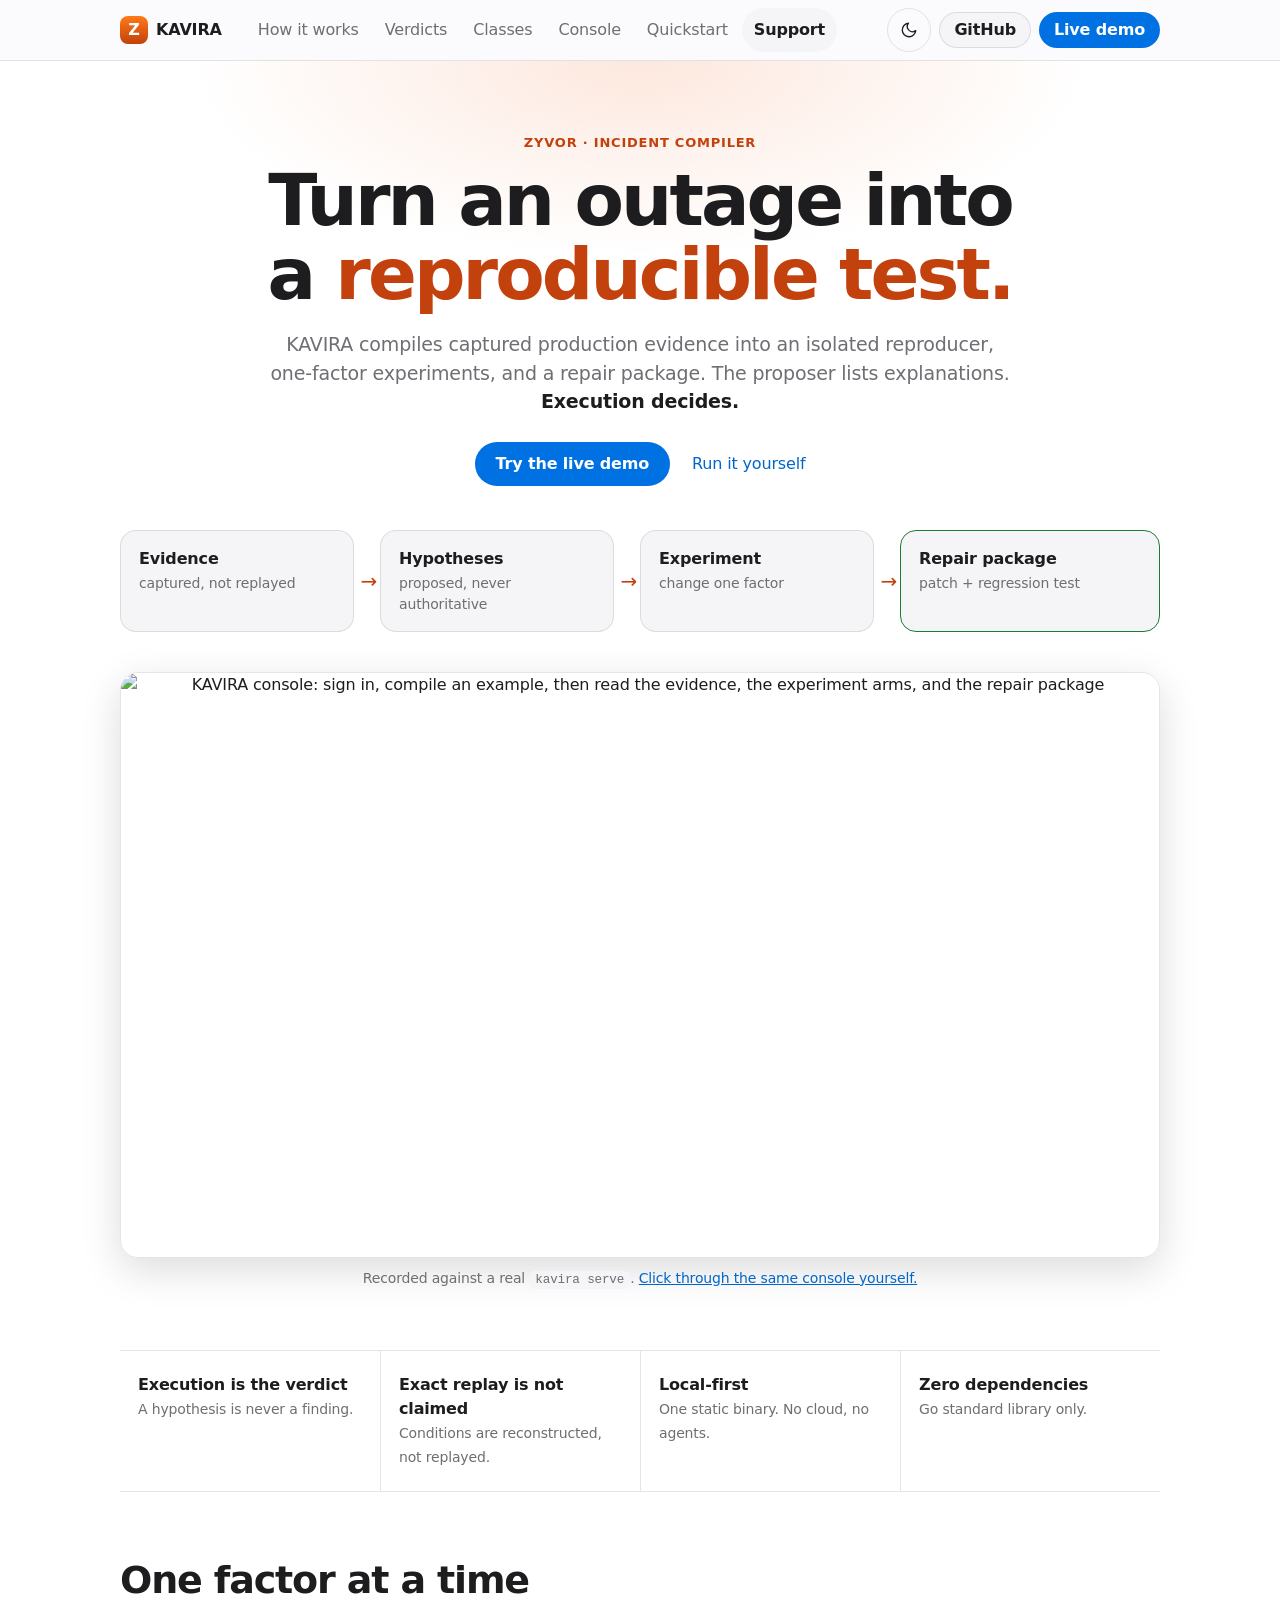
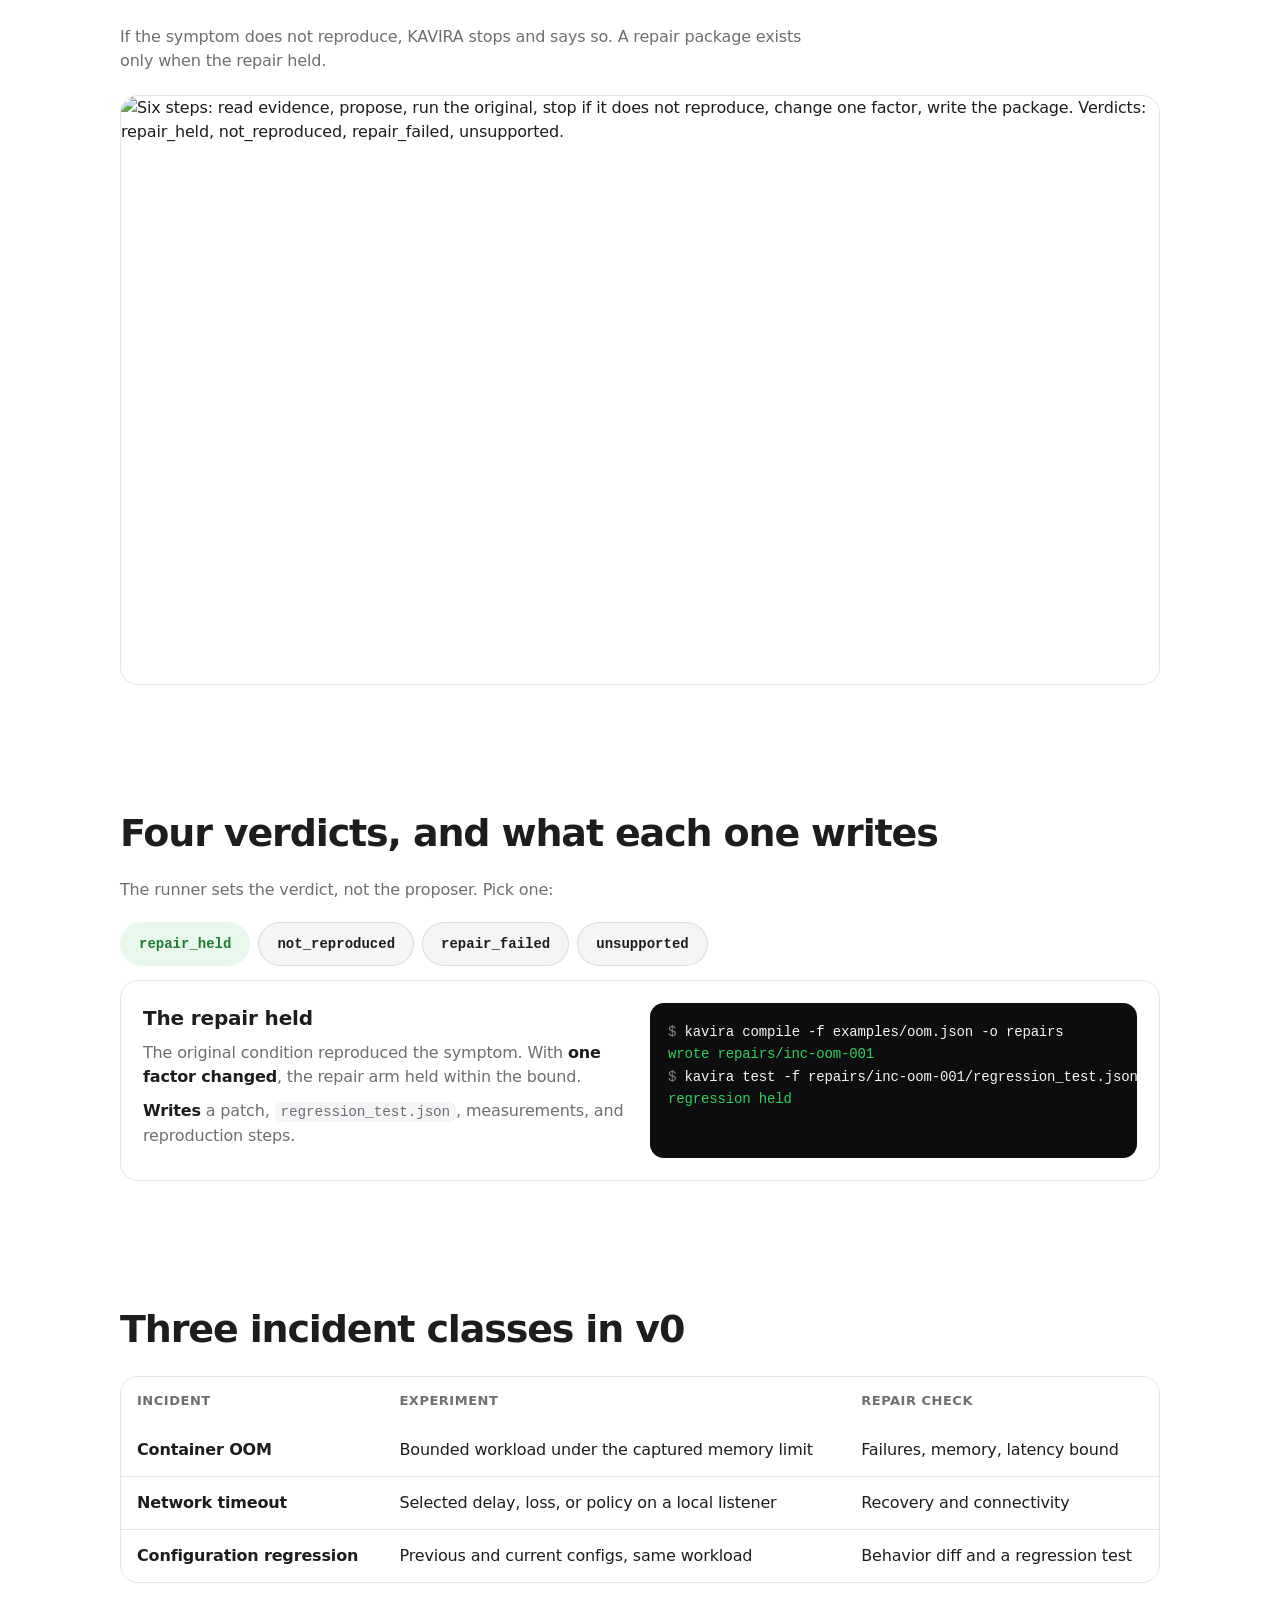
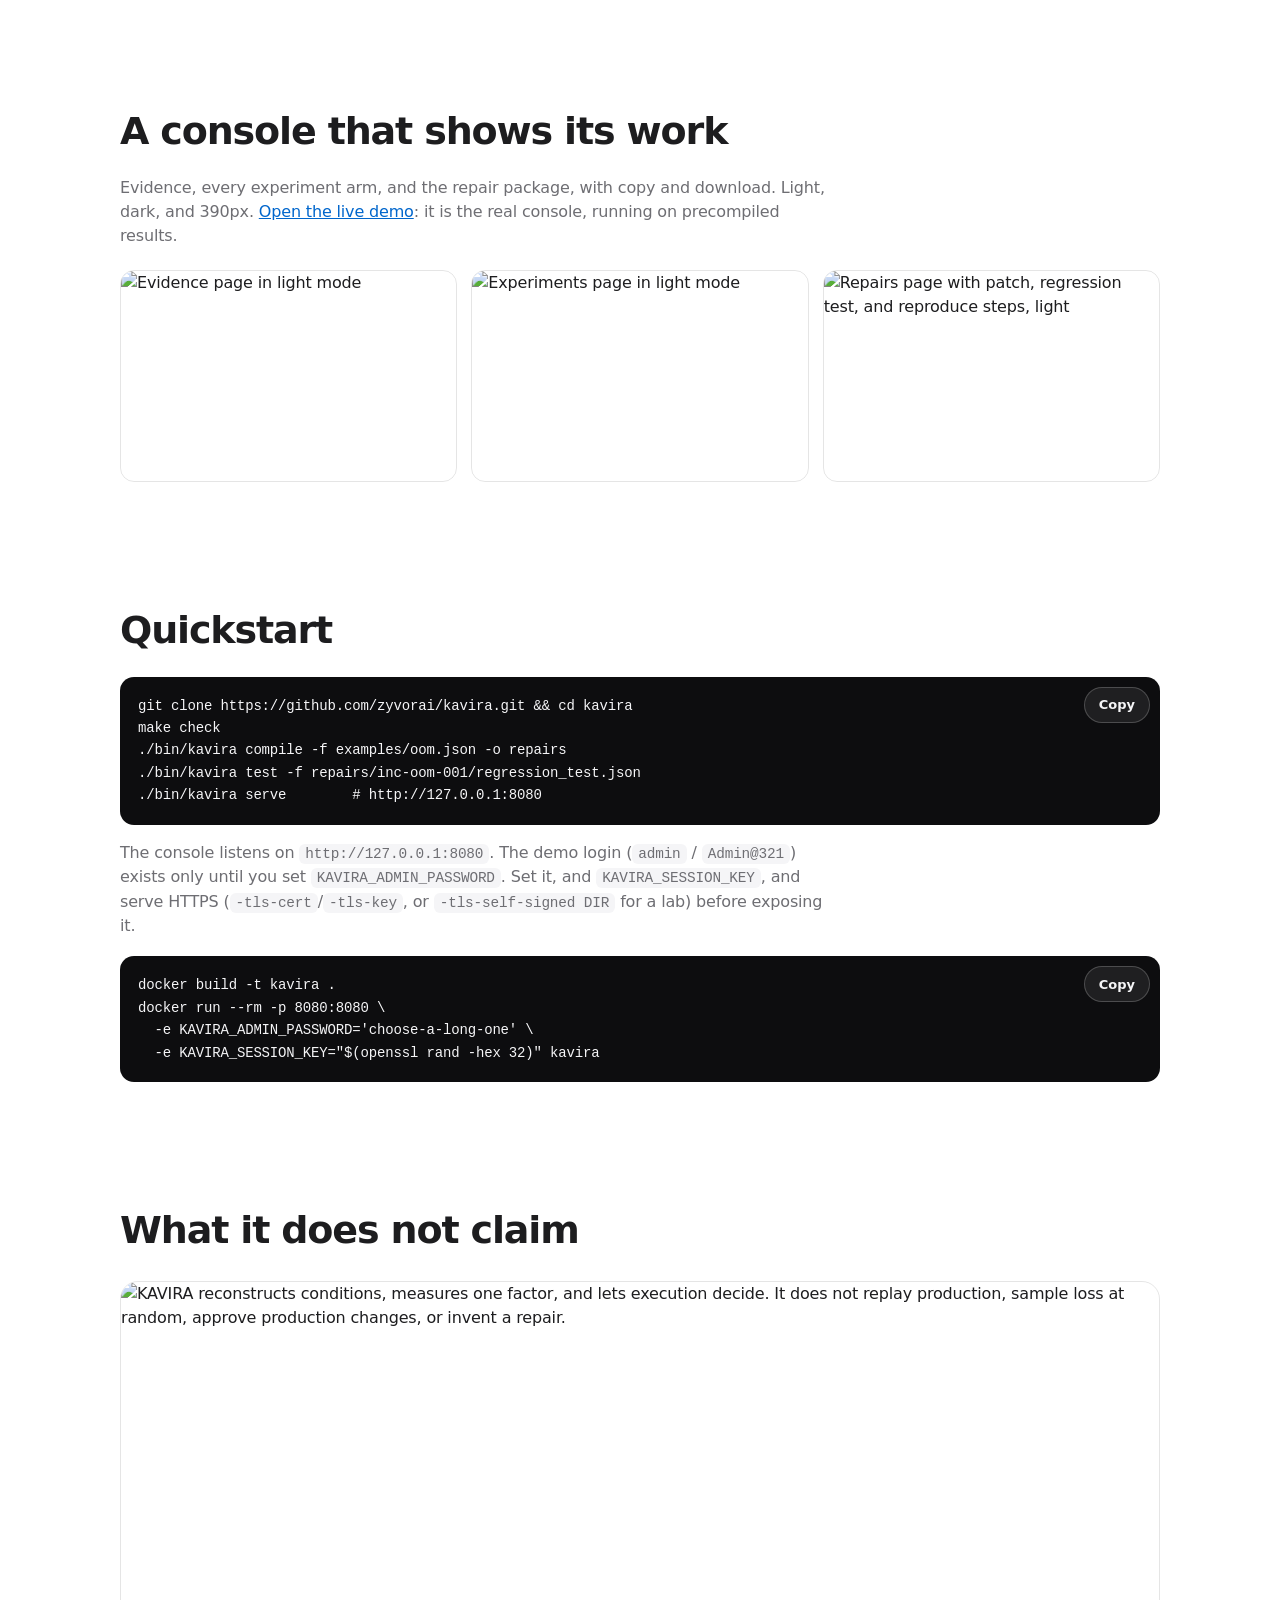
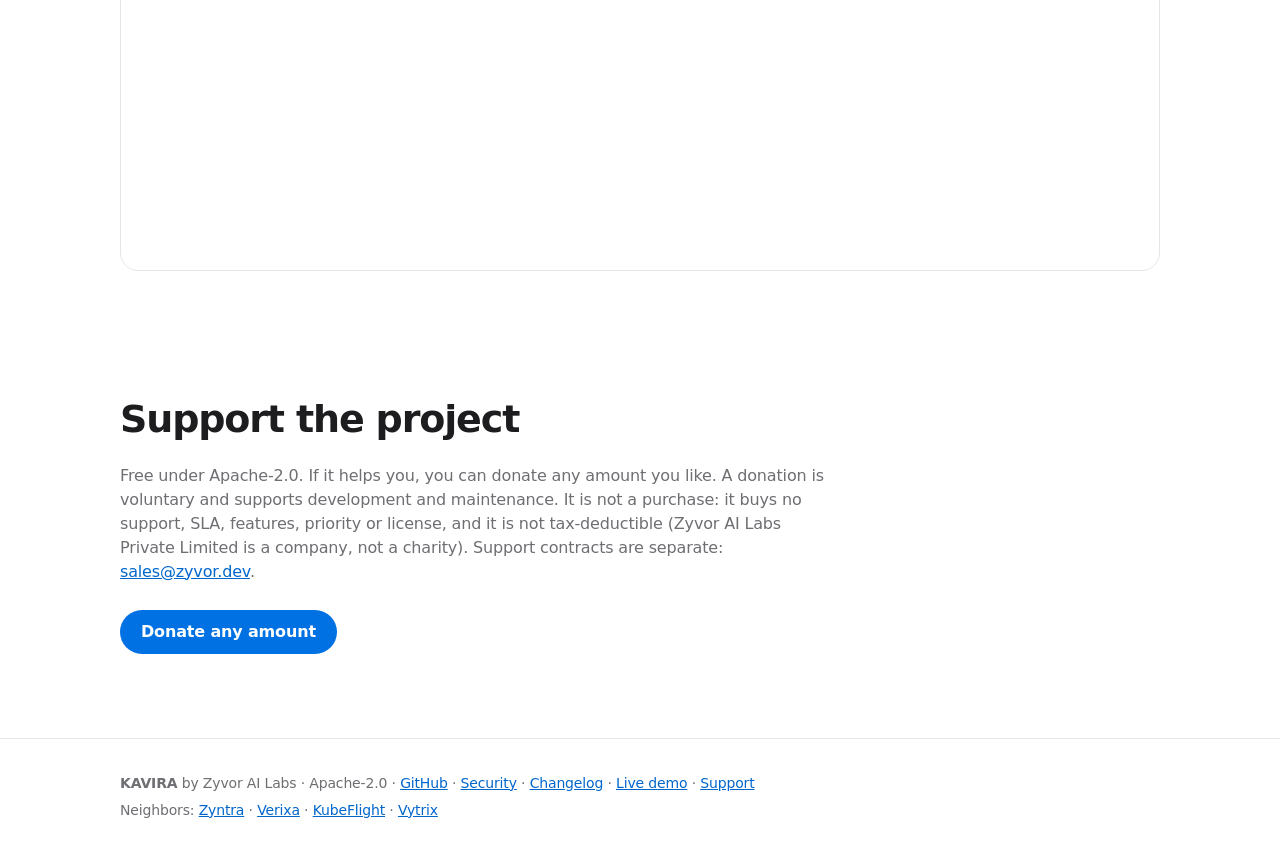
==== site/index.html @ ac160ab5 "Docs: add donation link, README Support section and site Support section Co-Authored-By: Claude Sonn" ====
<!doctype html>
<html lang="en">
<head>
  <meta charset="utf-8" />
  <meta name="viewport" content="width=device-width, initial-scale=1" />
  <meta name="color-scheme" content="light dark" />
  <meta name="theme-color" content="#ffffff" />
  <title>KAVIRA · Turn an outage into a reproducible test</title>
  <meta name="description" content="KAVIRA compiles captured incident evidence into an isolated reproducer, one-factor experiments, and a repair package. Execution is the verdict. Try the live console demo." />
  <link rel="icon" href="favicon.svg" type="image/svg+xml" />
  <link rel="canonical" href="https://zyvorai.github.io/kavira/" />
  <meta property="og:type" content="website" />
  <meta property="og:site_name" content="KAVIRA" />
  <meta property="og:title" content="KAVIRA · Turn an outage into a reproducible test" />
  <meta property="og:description" content="Evidence in. Isolated reproducer, one-factor experiments, and a repair package out. Execution is the verdict." />
  <meta property="og:url" content="https://zyvorai.github.io/kavira/" />
  <meta property="og:image" content="https://zyvorai.github.io/kavira/social/kavira-hero-dark.jpg" />
  <meta property="og:image:width" content="2400" />
  <meta property="og:image:height" content="1260" />
  <meta name="twitter:card" content="summary_large_image" />
  <meta name="twitter:image" content="https://zyvorai.github.io/kavira/social/kavira-hero-dark.jpg" />
  <script src="theme.js"></script>
  <link rel="stylesheet" href="site.css" />
  <script type="application/ld+json">
  {"@context":"https://schema.org","@type":"SoftwareSourceCode","name":"KAVIRA","description":"Compiles captured incident evidence into an isolated reproducer, one-factor experiments, and a repair package.","codeRepository":"https://github.com/zyvorai/kavira","programmingLanguage":"Go","license":"https://www.apache.org/licenses/LICENSE-2.0","url":"https://zyvorai.github.io/kavira/"}
  </script>
</head>
<body>
<a class="skip" href="#main">Skip to content</a>

<header class="bar">
  <a class="brand" href="./" aria-label="KAVIRA home"><span class="mark" aria-hidden="true">Z</span><b>KAVIRA</b></a>
  <nav aria-label="Sections" id="sections">
    <a href="#how">How it works</a><a href="#verdicts">Verdicts</a><a href="#classes">Classes</a><a href="#console">Console</a><a href="#quickstart">Quickstart</a><a href="#support">Support</a>
  </nav>
  <div class="bar-actions">
    <button id="theme" class="icon" type="button" aria-label="Switch to dark mode" aria-pressed="false">
      <svg class="i-moon" viewBox="0 0 24 24" aria-hidden="true"><path d="M21 12.8A9 9 0 1 1 11.2 3a7 7 0 0 0 9.8 9.8z"/></svg>
      <svg class="i-sun" viewBox="0 0 24 24" aria-hidden="true"><circle cx="12" cy="12" r="4"/><path d="M12 2v2M12 20v2M4.9 4.9l1.4 1.4M17.7 17.7l1.4 1.4M2 12h2M20 12h2M4.9 19.1l1.4-1.4M17.7 6.3l1.4-1.4"/></svg>
    </button>
    <a class="btn small" href="https://github.com/zyvorai/kavira">GitHub</a>
    <a class="btn small primary" href="demo/">Live demo</a>
  </div>
</header>

<main id="main">
  <section class="hero">
    <p class="kicker">Zyvor · incident compiler</p>
    <h1>Turn an outage into a <em>reproducible test.</em></h1>
    <p class="lede">KAVIRA compiles captured production evidence into an isolated reproducer, one-factor experiments, and a repair package. The proposer lists explanations. <strong>Execution decides.</strong></p>
    <p class="cta"><a class="btn primary" href="demo/">Try the live demo</a><a class="link" href="#quickstart">Run it yourself</a></p>

    <ol class="pipeline" aria-label="What a compile does">
      <li style="--i:0"><b>Evidence</b><span>captured, not replayed</span></li>
      <li style="--i:1"><b>Hypotheses</b><span>proposed, never authoritative</span></li>
      <li style="--i:2"><b>Experiment</b><span>change one factor</span></li>
      <li style="--i:3" class="out"><b>Repair package</b><span>patch + regression test</span></li>
    </ol>

    <figure class="frame"><img src="ux/kavira-demo.gif" alt="KAVIRA console: sign in, compile an example, then read the evidence, the experiment arms, and the repair package" width="960" height="540" />
      <figcaption>Recorded against a real <code>kavira serve</code>. <a href="demo/">Click through the same console yourself.</a></figcaption></figure>
  </section>

  <section class="band" aria-label="Promises">
    <div><b>Execution is the verdict</b><span>A hypothesis is never a finding.</span></div>
    <div><b>Exact replay is not claimed</b><span>Conditions are reconstructed, not replayed.</span></div>
    <div><b>Local-first</b><span>One static binary. No cloud, no agents.</span></div>
    <div><b>Zero dependencies</b><span>Go standard library only.</span></div>
  </section>

  <section id="how">
    <h2>One factor at a time</h2>
    <p class="sub">If the symptom does not reproduce, KAVIRA stops and says so. A repair package exists only when the repair held.</p>
    <img class="card-img" src="ux/readme-how-it-works.jpg" width="3200" height="1814" alt="Six steps: read evidence, propose, run the original, stop if it does not reproduce, change one factor, write the package. Verdicts: repair_held, not_reproduced, repair_failed, unsupported." loading="lazy" />
  </section>

  <section id="verdicts">
    <h2>Four verdicts, and what each one writes</h2>
    <p class="sub">The runner sets the verdict, not the proposer. Pick one:</p>
    <div class="tabs" role="tablist" aria-label="Verdicts">
      <button role="tab" id="t-held" aria-controls="p-held" aria-selected="true" class="vt held">repair_held</button>
      <button role="tab" id="t-nr" aria-controls="p-nr" aria-selected="false" tabindex="-1" class="vt nr">not_reproduced</button>
      <button role="tab" id="t-failed" aria-controls="p-failed" aria-selected="false" tabindex="-1" class="vt failed">repair_failed</button>
      <button role="tab" id="t-unsup" aria-controls="p-unsup" aria-selected="false" tabindex="-1" class="vt unsup">unsupported</button>
    </div>
    <div class="panels">
      <div role="tabpanel" id="p-held" aria-labelledby="t-held" class="panel">
        <div><h3>The repair held</h3><p>The original condition reproduced the symptom. With <strong>one factor changed</strong>, the repair arm held within the bound.</p>
          <p class="writes"><b>Writes</b> a patch, <code>regression_test.json</code>, measurements, and reproduction steps.</p></div>
<pre><code><span class="p">$</span> kavira compile -f examples/oom.json -o repairs
<span class="ok">wrote repairs/inc-oom-001</span>
<span class="p">$</span> kavira test -f repairs/inc-oom-001/regression_test.json
<span class="ok">regression held</span></code></pre>
      </div>
      <div role="tabpanel" id="p-nr" aria-labelledby="t-nr" class="panel" hidden>
        <div><h3>The symptom did not reproduce</h3><p>The captured condition ran and the symptom did not appear, so there is nothing to repair yet. KAVIRA stops instead of guessing.</p>
          <p class="writes"><b>Writes</b> nothing. No repair package is invented.</p></div>
<pre><code><span class="p">$</span> kavira compile -f incident.json -o repairs
<span class="warn">verdict not_reproduced: no package written</span></code></pre>
      </div>
      <div role="tabpanel" id="p-failed" aria-labelledby="t-failed" class="panel" hidden>
        <div><h3>It reproduced, but the repair did not hold</h3><p>The symptom reproduced, then the repair arm failed the bound. A repair that execution did not confirm is not offered.</p>
          <p class="writes"><b>Writes</b> nothing. The experiments show which arm failed and how.</p></div>
<pre><code><span class="p">$</span> kavira compile -f incident.json -o repairs
<span class="bad">verdict repair_failed: no package written</span></code></pre>
      </div>
      <div role="tabpanel" id="p-unsup" aria-labelledby="t-unsup" class="panel" hidden>
        <div><h3>Outside the three v0 classes</h3><p>Container OOM, network timeout, and configuration regression are supported. Anything else is reported as unsupported rather than approximated.</p>
          <p class="writes"><b>Writes</b> nothing, and says why.</p></div>
<pre><code><span class="p">$</span> kavira compile -f incident.json -o repairs
<span class="dim">verdict unsupported: no package written</span></code></pre>
      </div>
    </div>
  </section>

  <section id="classes">
    <h2>Three incident classes in v0</h2>
    <div class="table-wrap"><table>
      <thead><tr><th scope="col">Incident</th><th scope="col">Experiment</th><th scope="col">Repair check</th></tr></thead>
      <tbody>
        <tr><th scope="row">Container OOM</th><td>Bounded workload under the captured memory limit</td><td>Failures, memory, latency bound</td></tr>
        <tr><th scope="row">Network timeout</th><td>Selected delay, loss, or policy on a local listener</td><td>Recovery and connectivity</td></tr>
        <tr><th scope="row">Configuration regression</th><td>Previous and current configs, same workload</td><td>Behavior diff and a regression test</td></tr>
      </tbody></table></div>
  </section>

  <section id="console">
    <h2>A console that shows its work</h2>
    <p class="sub">Evidence, every experiment arm, and the repair package, with copy and download. Light, dark, and 390px. <a href="demo/">Open the live demo</a>: it is the real console, running on precompiled results.</p>
    <div class="shots">
      <img class="for-light" src="ux/02-evidence-light.png" width="1440" height="900" alt="Evidence page in light mode" loading="lazy" />
      <img class="for-dark" src="ux/02-evidence-dark.png" width="1440" height="900" alt="Evidence page in dark mode" loading="lazy" />
      <img class="for-light" src="ux/03-experiments-light.png" width="1440" height="900" alt="Experiments page in light mode" loading="lazy" />
      <img class="for-dark" src="ux/03-experiments-dark.png" width="1440" height="900" alt="Experiments page in dark mode" loading="lazy" />
      <img class="for-light" src="ux/04-repairs-light.png" width="1440" height="900" alt="Repairs page with patch, regression test, and reproduce steps, light" loading="lazy" />
      <img class="for-dark" src="ux/04-repairs-dark.png" width="1440" height="900" alt="Repairs page with patch, regression test, and reproduce steps, dark" loading="lazy" />
    </div>
  </section>

  <section id="quickstart">
    <h2>Quickstart</h2>
    <div class="code"><button class="copy" type="button" aria-label="Copy the install commands">Copy</button>
<pre><code>git clone https://github.com/zyvorai/kavira.git &amp;&amp; cd kavira
make check
./bin/kavira compile -f examples/oom.json -o repairs
./bin/kavira test -f repairs/inc-oom-001/regression_test.json
./bin/kavira serve        # http://127.0.0.1:8080</code></pre></div>
    <p class="sub">The console listens on <code>http://127.0.0.1:8080</code>. The demo login (<code>admin</code> / <code>Admin@321</code>) exists only until you set <code>KAVIRA_ADMIN_PASSWORD</code>. Set it, and <code>KAVIRA_SESSION_KEY</code>, and serve HTTPS (<code>-tls-cert</code>/<code>-tls-key</code>, or <code>-tls-self-signed DIR</code> for a lab) before exposing it.</p>
    <div class="code"><button class="copy" type="button" aria-label="Copy the Docker commands">Copy</button>
<pre><code>docker build -t kavira .
docker run --rm -p 8080:8080 \
  -e KAVIRA_ADMIN_PASSWORD='choose-a-long-one' \
  -e KAVIRA_SESSION_KEY="$(openssl rand -hex 32)" kavira</code></pre></div>
  </section>

  <section id="honesty">
    <h2>What it does not claim</h2>
    <img class="card-img" src="ux/readme-honesty.jpg" width="3200" height="1812" alt="KAVIRA reconstructs conditions, measures one factor, and lets execution decide. It does not replay production, sample loss at random, approve production changes, or invent a repair." loading="lazy" />
  </section>
  <section id="support">
    <h2>Support the project</h2>
    <p class="sub">Free under Apache-2.0. If it helps you, you can donate any amount you like. A donation is voluntary and supports development and maintenance. It is not a purchase: it buys no support, SLA, features, priority or license, and it is not tax-deductible (Zyvor AI Labs Private Limited is a company, not a charity). Support contracts are separate: <a href="mailto:sales@zyvor.dev">sales@zyvor.dev</a>.</p>
    <p class="cta" style="justify-content:flex-start"><a class="btn primary" href="https://rzp.io/rzp/utwdYh3">Donate any amount</a></p>
  </section>
</main>

<footer>
  <p><b>KAVIRA</b> by Zyvor AI Labs · Apache-2.0 · <a href="https://github.com/zyvorai/kavira">GitHub</a> · <a href="https://github.com/zyvorai/kavira/blob/main/SECURITY.md">Security</a> · <a href="https://github.com/zyvorai/kavira/blob/main/CHANGELOG.md">Changelog</a> · <a href="demo/">Live demo</a> · <a href="#support">Support</a></p>
  <p>Neighbors: <a href="https://github.com/zyvorai/zyntra">Zyntra</a> · <a href="https://github.com/zyvorai/verixa">Verixa</a> · <a href="https://github.com/zyvorai/kubeflight">KubeFlight</a> · <a href="https://zyvorai.github.io/zyvor-vytrix/">Vytrix</a></p>
</footer>
<div id="toast" class="toast" role="status" aria-live="polite" hidden></div>
<script src="site.js"></script>
</body>
</html>
---- site/site.css ----
/* KAVIRA site. Tokens match the console (docs/design/UX-CONTRACT.md); hex/rgba live only in the two token blocks. */
:root{
  color-scheme:light;
  --bg:#fff;--bg2:#f5f5f7;--text:#1d1d1f;--dim:#6e6e73;--line:rgba(0,0,0,.1);--glass:rgba(251,251,253,.8);
  --blue:#0071e3;--blue-h:#0077ed;--link:#0066cc;--on-blue:#fff;
  --orange:#c2410c;--orange-top:#ff7a1a;--glow:rgba(240,90,18,.14);
  --ok-bg:#e8f8ec;--ok:#1e7b34;--warn-bg:#fff6ed;--warn:#8b3d00;--bad-bg:#fff1f0;--bad:#c4201a;
  --code-bg:#0d0d0f;--code:#f5f5f7;--code-dim:#86868b;--code-ok:#30d158;--code-warn:#ffd60a;--code-bad:#ff6961;
  --shadow:0 12px 40px rgba(0,0,0,.14);--focus:0 0 0 4px rgba(0,113,227,.3);
  --font:-apple-system,BlinkMacSystemFont,"SF Pro Text","Segoe UI",system-ui,sans-serif;--mono:ui-monospace,"SF Mono",Menlo,Consolas,monospace;
}
[data-theme="dark"]{
  color-scheme:dark;
  --bg:#000;--bg2:#1d1d1f;--text:#f5f5f7;--dim:#a1a1a6;--line:rgba(255,255,255,.14);--glass:rgba(22,22,23,.8);
  --blue-h:#147ce5;--link:#2997ff;--orange:#ff7a1a;--glow:rgba(240,90,18,.24);
  --ok-bg:rgba(48,209,88,.14);--ok:#30d158;--warn-bg:rgba(255,159,10,.12);--warn:#ffd60a;--bad-bg:rgba(255,69,58,.14);--bad:#ff6961;
  --code-bg:#101012;--shadow:0 16px 48px rgba(0,0,0,.6);--focus:0 0 0 4px rgba(41,151,255,.45);
}
*{box-sizing:border-box}
html{scroll-behavior:smooth;scroll-padding-top:72px}
body{margin:0;background:var(--bg);color:var(--text);font:16px/1.5 var(--font);letter-spacing:-.01em;-webkit-font-smoothing:antialiased}
[hidden]{display:none!important}
a{color:var(--link)}code,pre{font-family:var(--mono)}
:focus-visible{outline:none;box-shadow:var(--focus);border-radius:8px}
.skip{position:absolute;left:12px;top:-60px;z-index:50;background:var(--bg2);padding:10px 16px;border-radius:99px}.skip:focus{top:12px}

/* header */
.bar{position:sticky;top:0;z-index:20;display:flex;align-items:center;gap:16px;padding:8px max(20px,calc((100% - 1040px)/2));background:var(--glass);backdrop-filter:saturate(180%) blur(20px);border-bottom:1px solid var(--line)}
.brand{display:flex;align-items:center;gap:8px;color:inherit;text-decoration:none}
.mark{width:28px;height:28px;border-radius:8px;display:grid;place-items:center;background:linear-gradient(180deg,var(--orange-top),var(--orange));color:#fff;font-weight:700}
#sections{display:flex;gap:2px;margin-left:8px;overflow-x:auto;scrollbar-width:none;flex:1}
#sections::-webkit-scrollbar{display:none}
#sections a{display:inline-flex;align-items:center;min-height:44px;padding:0 12px;color:var(--dim);text-decoration:none;border-radius:99px;white-space:nowrap}
#sections a:hover{color:var(--text)}
#sections a[aria-current="true"]{color:var(--text);background:var(--bg2);font-weight:600}
.bar-actions{display:flex;align-items:center;gap:8px}
.btn{display:inline-flex;align-items:center;justify-content:center;min-height:44px;padding:0 20px;border-radius:99px;border:1px solid var(--line);color:var(--text);text-decoration:none;font:inherit;font-weight:590;background:var(--bg2);cursor:pointer}
.btn:hover{background:var(--line)}
.btn.small{min-height:36px;padding:0 14px}
.btn.primary{background:var(--blue);border-color:transparent;color:var(--on-blue)}.btn.primary:hover{background:var(--blue-h)}
button.icon{width:44px;height:44px;border-radius:99px;border:1px solid var(--line);background:transparent;color:var(--text);display:grid;place-items:center;cursor:pointer}
button.icon:hover{background:var(--bg2)}
button.icon svg{width:18px;height:18px;fill:none;stroke:currentColor;stroke-width:1.8;stroke-linecap:round;stroke-linejoin:round}
.i-sun{display:none}[data-theme="dark"] .i-sun{display:block}[data-theme="dark"] .i-moon{display:none}

/* layout */
main{width:min(1040px,calc(100% - 40px));margin:0 auto}
section{padding:60px 0}
h1{margin:10px auto 0;max-width:15ch;font-size:clamp(38px,7vw,72px);line-height:1.04;letter-spacing:-.04em}
h1 em{font-style:normal;color:var(--orange)}
h2{margin:0;font-size:clamp(26px,3.6vw,38px);letter-spacing:-.03em}
h3{margin:0 0 8px;font-size:20px}
.kicker{margin:0;color:var(--orange);font-size:13px;font-weight:600;letter-spacing:.06em;text-transform:uppercase}
.lede{max-width:62ch;margin:18px auto 0;color:var(--dim);font-size:19px}.lede strong{color:var(--text)}
.sub{max-width:70ch;color:var(--dim)}
.hero{text-align:center;padding-top:72px;background:radial-gradient(640px 280px at 50% 0,var(--glow),transparent 70%)}
.cta{display:flex;gap:22px;justify-content:center;align-items:center;margin:26px 0 0;flex-wrap:wrap}.link{font-weight:500;text-decoration:none}.link:hover{text-decoration:underline}

/* compile pipeline: each step lights up in turn */
.pipeline{list-style:none;display:grid;grid-template-columns:repeat(4,1fr);gap:0;margin:44px 0 0;padding:0;text-align:left;counter-reset:s}
.pipeline li{position:relative;padding:16px 18px;border:1px solid var(--line);background:var(--bg2);border-radius:16px;margin-right:26px;animation:step 8s infinite;animation-delay:calc(var(--i)*2s)}
.pipeline li:last-child{margin-right:0}
.pipeline li::after{content:"→";position:absolute;right:-24px;top:50%;transform:translateY(-50%);color:var(--orange);font-size:20px}
.pipeline li:last-child::after{display:none}
.pipeline b{display:block}.pipeline span{display:block;color:var(--dim);font-size:14px;margin-top:2px}
.pipeline .out{border-color:var(--ok)}
@keyframes step{0%,22%{border-color:var(--orange);box-shadow:0 0 0 4px var(--glow)}28%,100%{border-color:var(--line);box-shadow:none}}
.pipeline .out{animation-name:stepout}
@keyframes stepout{0%,22%{border-color:var(--ok);box-shadow:0 0 0 4px var(--ok-bg)}28%,100%{border-color:var(--ok);box-shadow:none}}

.frame{margin:40px 0 0}.frame img{display:block;width:100%;height:auto;border:1px solid var(--line);border-radius:18px;box-shadow:var(--shadow)}
figcaption{margin-top:10px;color:var(--dim);font-size:14px}
.band{display:grid;grid-template-columns:repeat(4,1fr);border-block:1px solid var(--line);padding:0}
.band div{padding:22px 18px;border-left:1px solid var(--line)}.band div:first-child{border-left:0}
.band b{display:block}.band span{color:var(--dim);font-size:14px}
.card-img{display:block;width:100%;height:auto;margin-top:22px;border-radius:18px;border:1px solid var(--line)}

/* verdict explorer */
.tabs{display:flex;flex-wrap:wrap;gap:8px;margin-top:20px}
.vt{min-height:44px;padding:0 18px;border-radius:99px;border:1px solid var(--line);background:var(--bg2);color:var(--text);font:600 14px var(--mono);cursor:pointer}
.vt[aria-selected="true"]{border-color:transparent}
.vt.held[aria-selected="true"]{background:var(--ok-bg);color:var(--ok)}.vt.nr[aria-selected="true"]{background:var(--warn-bg);color:var(--warn)}
.vt.failed[aria-selected="true"]{background:var(--bad-bg);color:var(--bad)}.vt.unsup[aria-selected="true"]{background:var(--line);color:var(--text)}
.panels{margin-top:14px}
.panel{display:grid;grid-template-columns:1fr 1fr;gap:20px;align-items:stretch;border:1px solid var(--line);border-radius:18px;padding:22px}
.panel p{color:var(--dim);margin:0 0 10px}.panel strong,.panel .writes b{color:var(--text)}
.panel pre{margin:0}
pre{background:var(--code-bg);color:var(--code);padding:18px;border-radius:14px;overflow-x:auto;line-height:1.6;font-size:14px}
pre .p{color:var(--code-dim)}pre .ok{color:var(--code-ok)}pre .warn{color:var(--code-warn)}pre .bad{color:var(--code-bad)}pre .dim{color:var(--code-dim)}
:not(pre)>code{background:var(--bg2);padding:2px 6px;border-radius:6px;font-size:.9em}

.table-wrap{overflow-x:auto;margin-top:18px;border:1px solid var(--line);border-radius:18px}
table{width:100%;border-collapse:collapse}th,td{text-align:left;padding:14px 16px;border-bottom:1px solid var(--line);vertical-align:top}tr:last-child>*{border-bottom:0}
thead th{color:var(--dim);font-size:13px;text-transform:uppercase;letter-spacing:.04em}tbody th{font-weight:600}

/* screenshots follow the theme */
.shots{display:grid;grid-template-columns:repeat(3,1fr);gap:14px;margin-top:22px}
.shots img{width:100%;height:auto;border-radius:14px;border:1px solid var(--line)}
.for-dark{display:none}[data-theme="dark"] .for-dark{display:block}[data-theme="dark"] .for-light{display:none}

.code{position:relative;margin-top:18px}.code pre{margin:0;padding-right:84px}
.copy{position:absolute;right:10px;top:10px;min-height:36px;padding:0 14px;border-radius:99px;border:1px solid rgba(255,255,255,.2);background:rgba(255,255,255,.08);color:#f5f5f7;font:600 13px var(--font);cursor:pointer}
.copy:hover{background:rgba(255,255,255,.16)}
footer{border-top:1px solid var(--line);margin-top:24px;padding:28px max(20px,calc((100% - 1040px)/2));color:var(--dim);font-size:14px}footer p{margin:6px 0}
.toast{position:fixed;left:50%;bottom:24px;transform:translateX(-50%);background:var(--bg2);border:1px solid var(--line);border-radius:99px;padding:10px 18px;box-shadow:var(--shadow);font-size:14px;z-index:30}

@media (max-width:860px){
  #sections a:not(:nth-child(-n+0)){display:none}.bar-actions .btn:not(.primary){display:none}
  .pipeline{grid-template-columns:1fr;gap:10px}.pipeline li{margin-right:0}.pipeline li::after{content:"↓";right:auto;left:50%;top:auto;bottom:-20px;transform:translateX(-50%)}
  .band{grid-template-columns:1fr 1fr}.band div:nth-child(3){border-left:0}.band div:nth-child(n+3){border-top:1px solid var(--line)}
  .panel{grid-template-columns:1fr}.shots{grid-template-columns:1fr}
}
@media (prefers-reduced-motion:reduce){html{scroll-behavior:auto}.pipeline li,.pipeline .out{animation:none}}
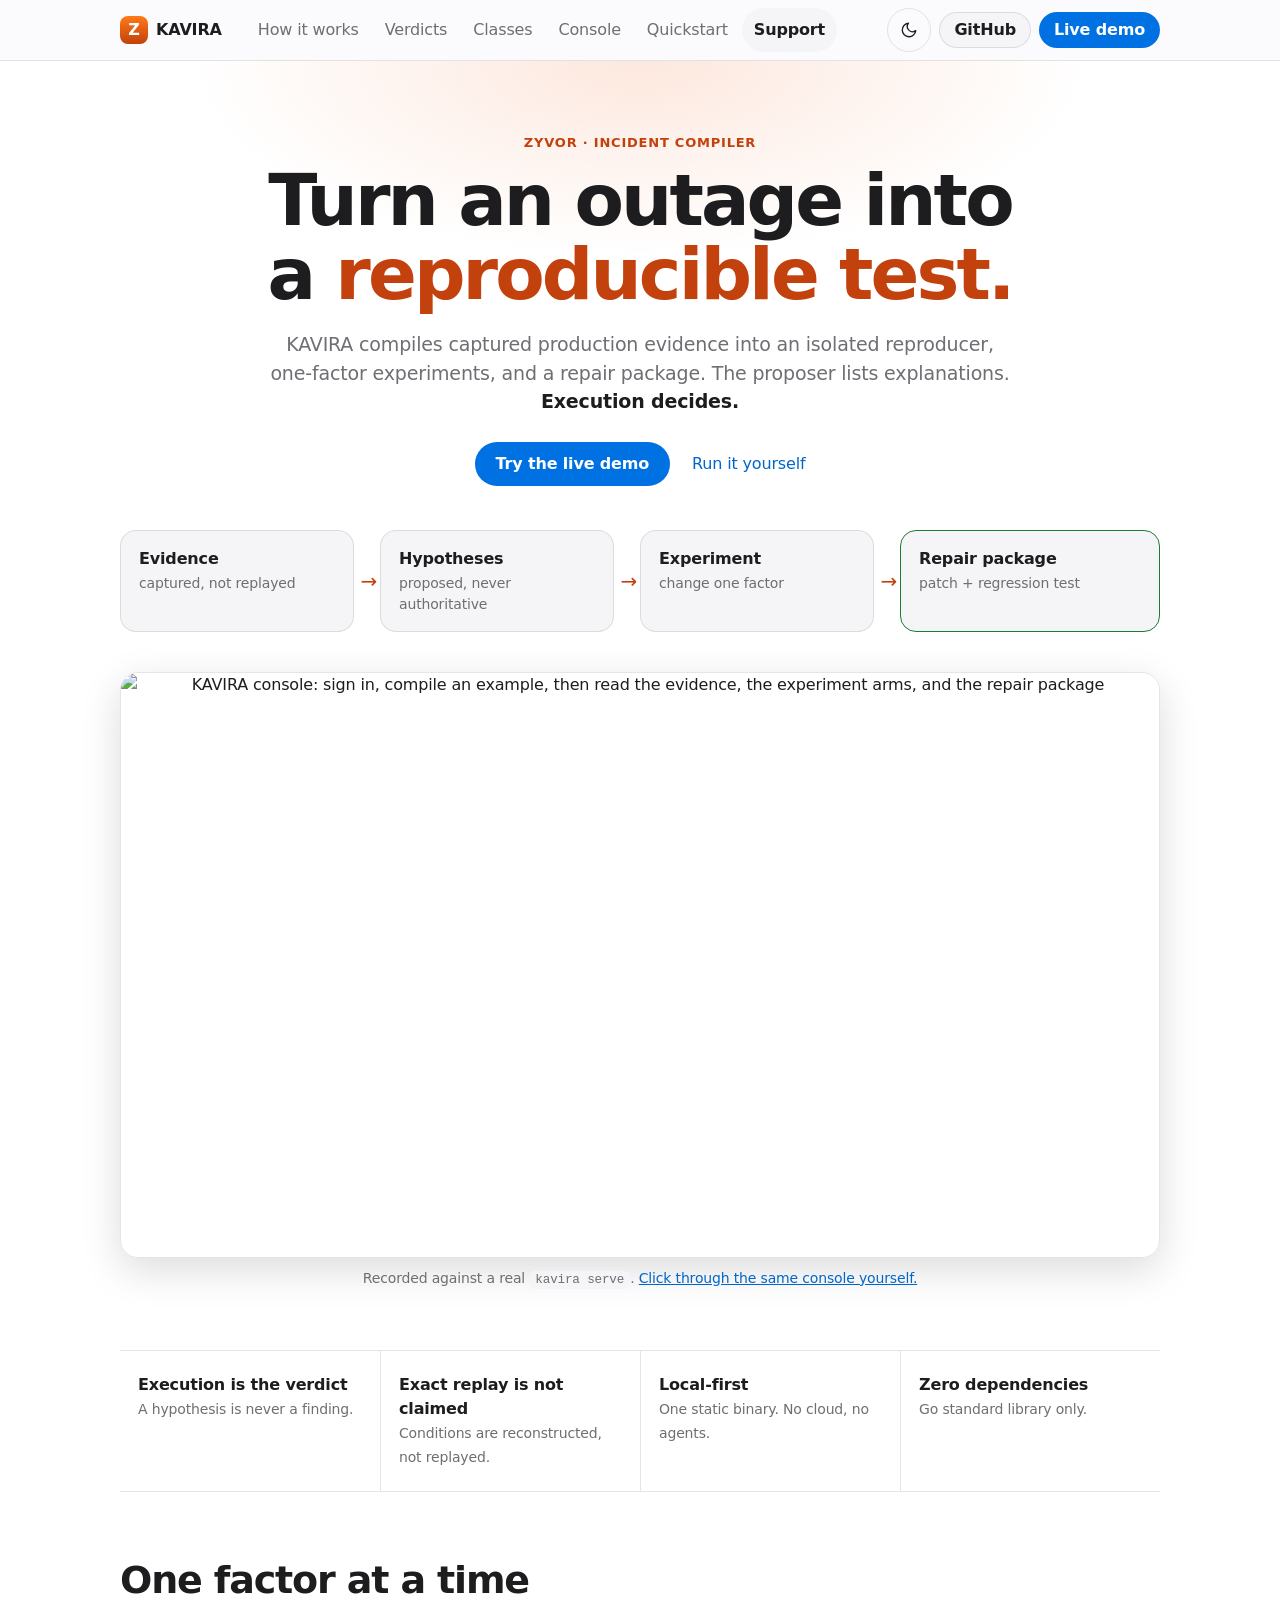
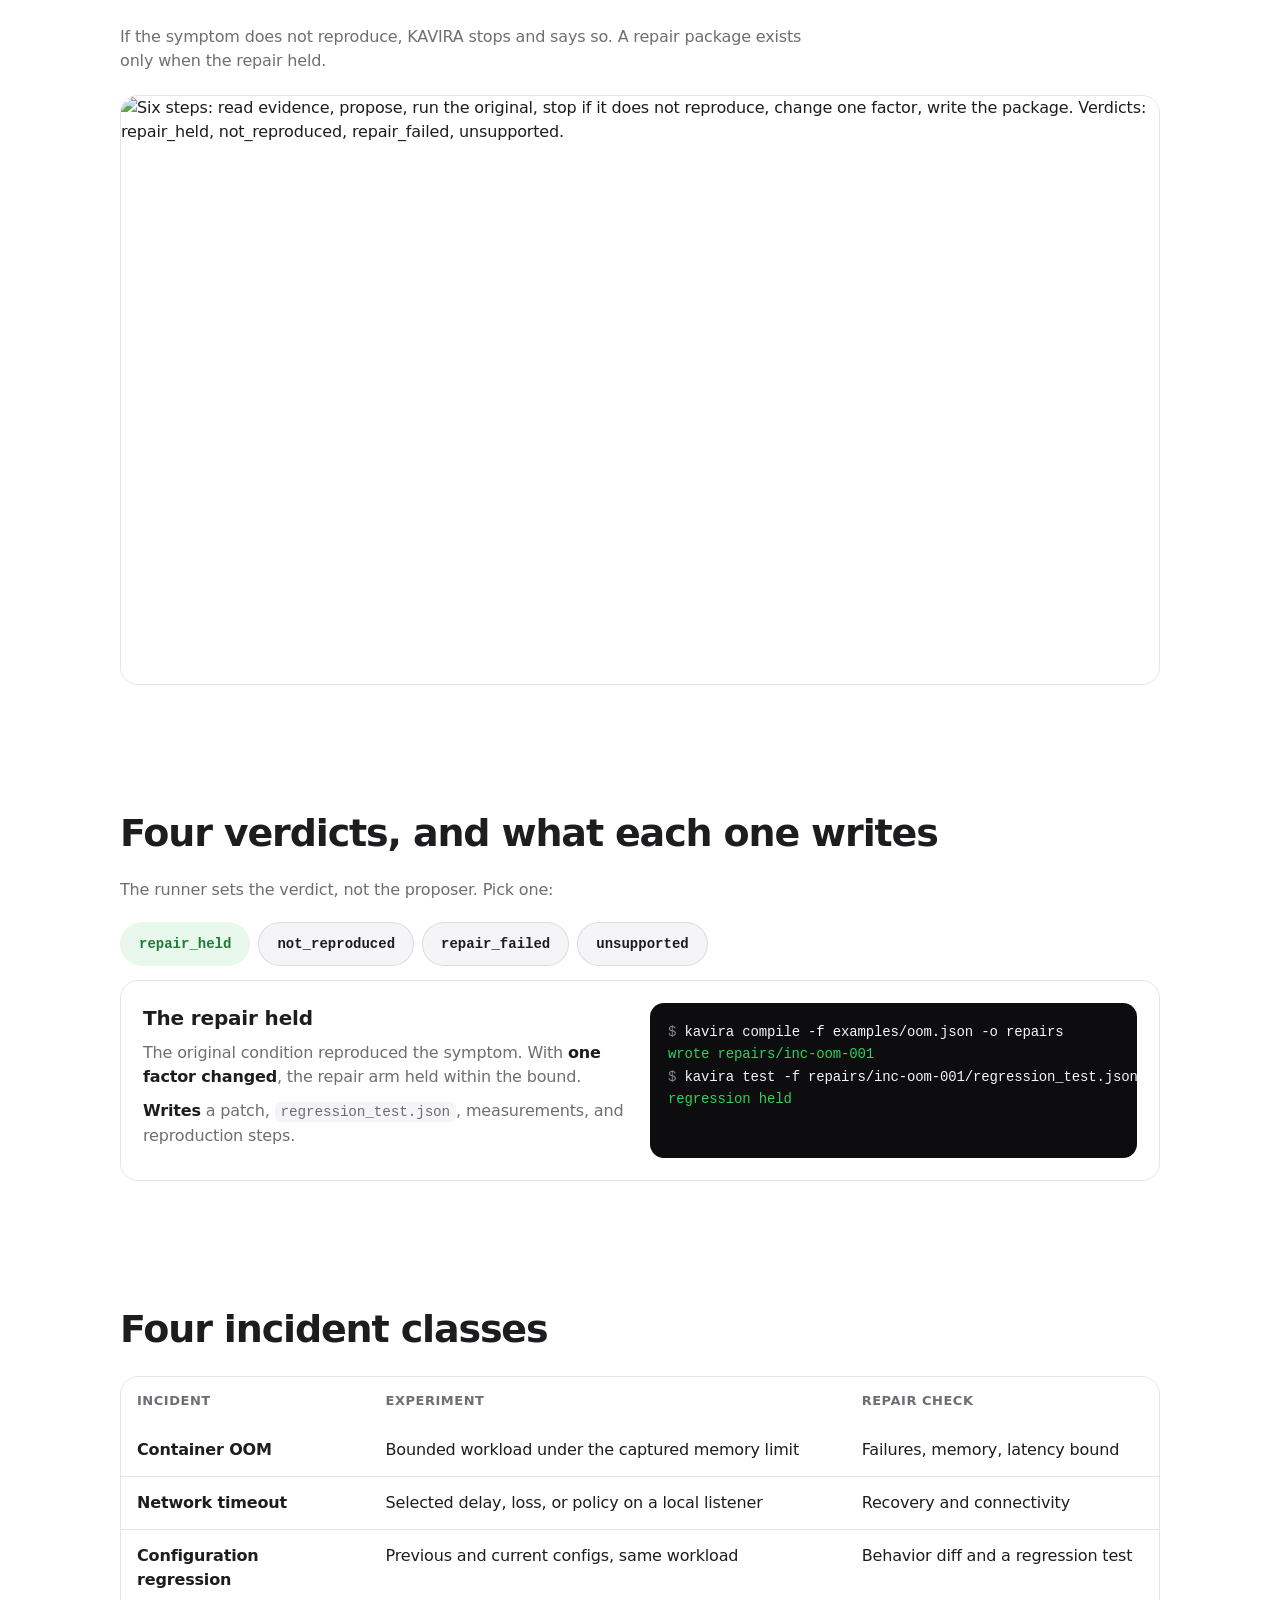
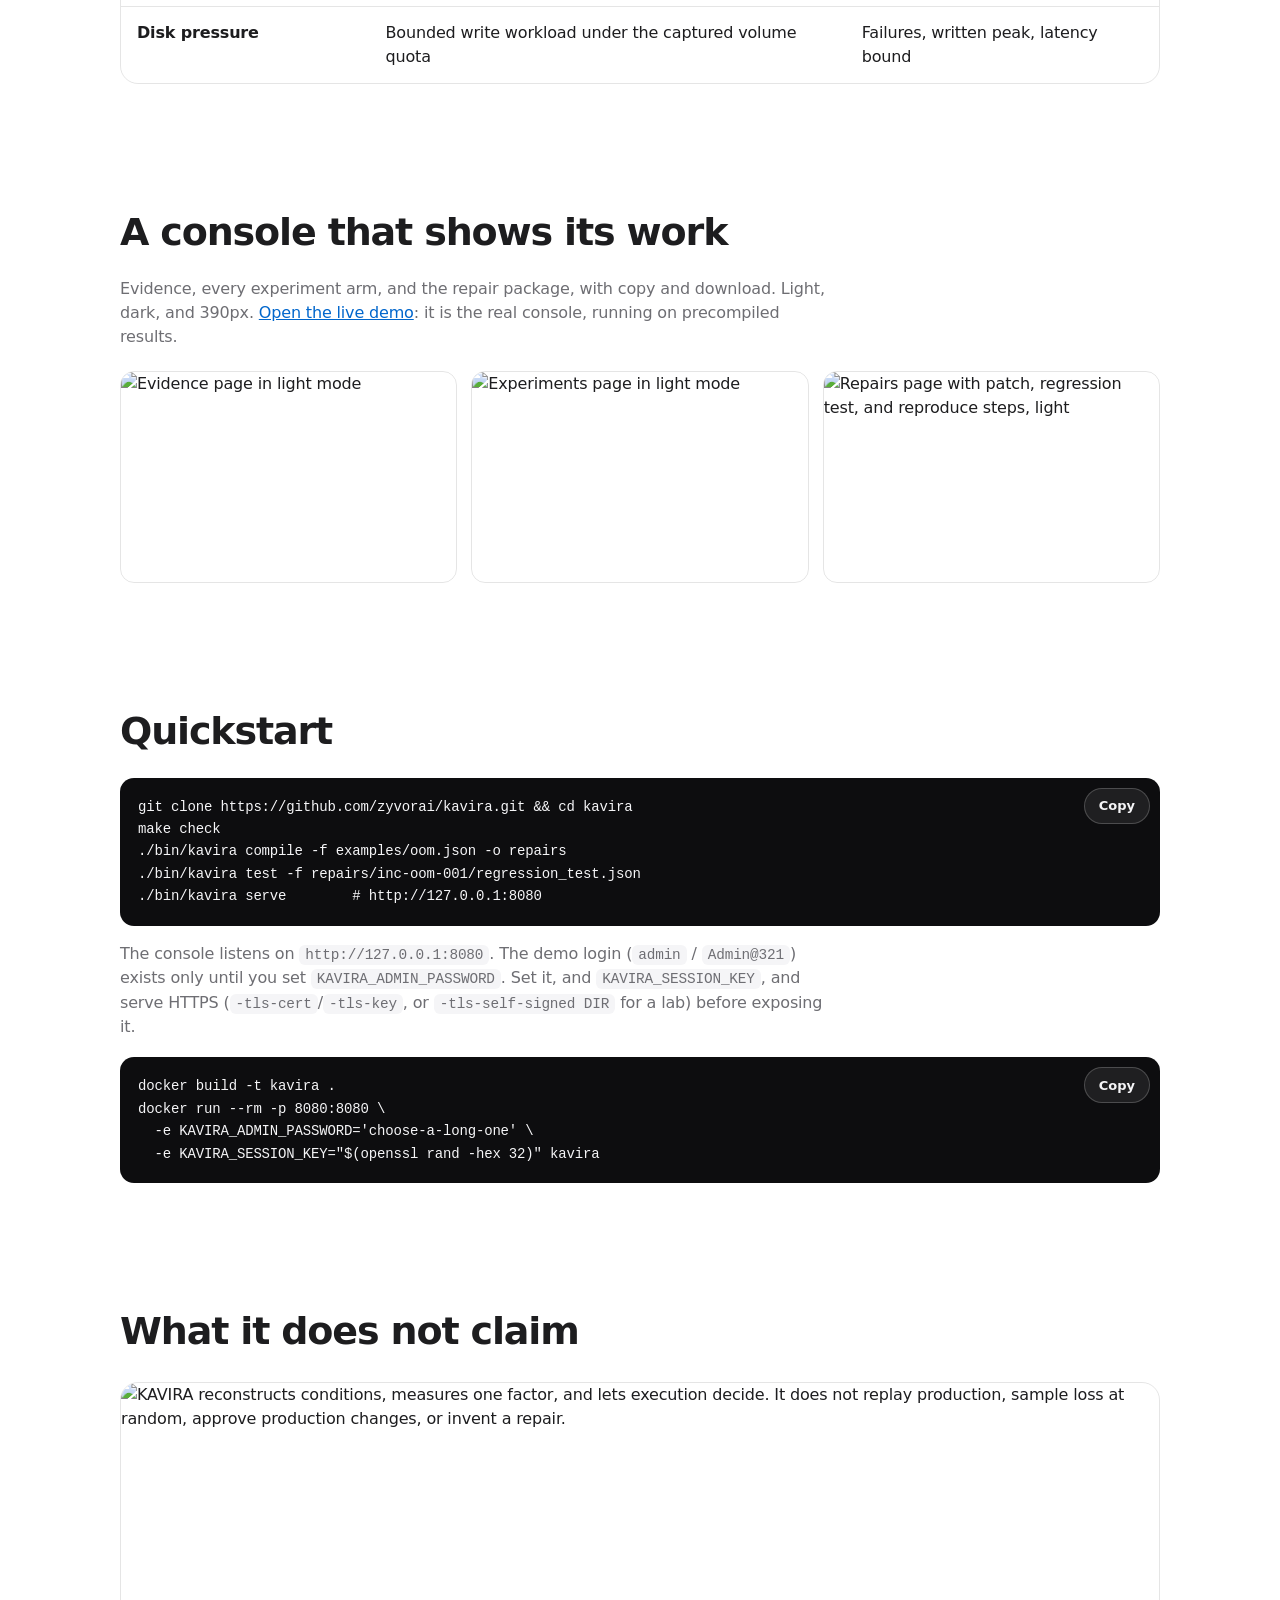
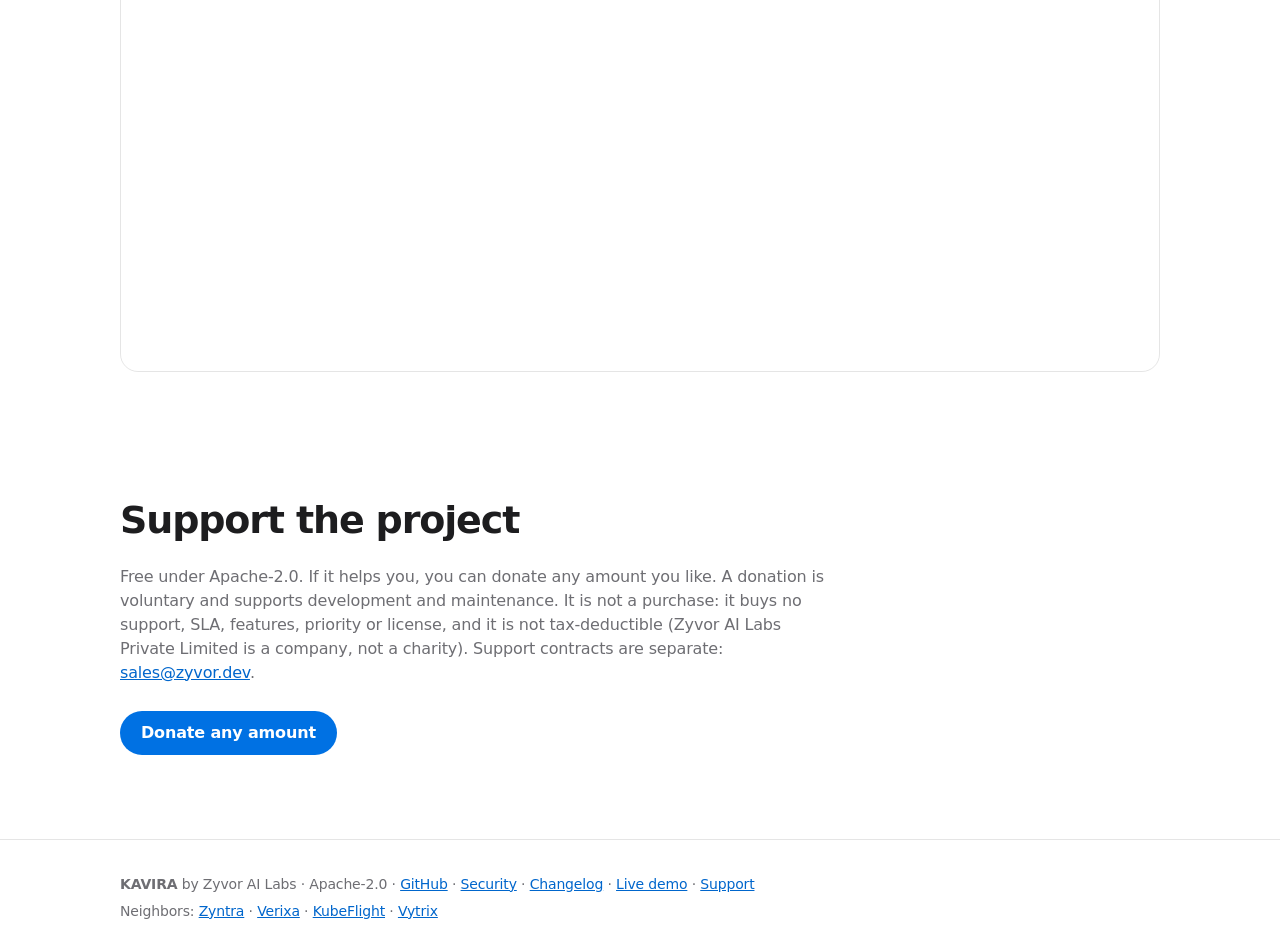
==== commit 7559c606: "feat: disk pressure class, batch CLI, and package.zip Add a fourth incident class (disk quota write " ====
--- a/site/index.html
+++ b/site/index.html
@@ -105,7 +105,7 @@
 <span class="bad">verdict repair_failed: no package written</span></code></pre>
       </div>
       <div role="tabpanel" id="p-unsup" aria-labelledby="t-unsup" class="panel" hidden>
-        <div><h3>Outside the three v0 classes</h3><p>Container OOM, network timeout, and configuration regression are supported. Anything else is reported as unsupported rather than approximated.</p>
+        <div><h3>Outside the supported classes</h3><p>Container OOM, network timeout, configuration regression, and disk pressure are supported. Anything else is reported as unsupported rather than approximated.</p>
           <p class="writes"><b>Writes</b> nothing, and says why.</p></div>
 <pre><code><span class="p">$</span> kavira compile -f incident.json -o repairs
 <span class="dim">verdict unsupported: no package written</span></code></pre>
@@ -114,13 +114,14 @@
   </section>
 
   <section id="classes">
-    <h2>Three incident classes in v0</h2>
+    <h2>Four incident classes</h2>
     <div class="table-wrap"><table>
       <thead><tr><th scope="col">Incident</th><th scope="col">Experiment</th><th scope="col">Repair check</th></tr></thead>
       <tbody>
         <tr><th scope="row">Container OOM</th><td>Bounded workload under the captured memory limit</td><td>Failures, memory, latency bound</td></tr>
         <tr><th scope="row">Network timeout</th><td>Selected delay, loss, or policy on a local listener</td><td>Recovery and connectivity</td></tr>
         <tr><th scope="row">Configuration regression</th><td>Previous and current configs, same workload</td><td>Behavior diff and a regression test</td></tr>
+        <tr><th scope="row">Disk pressure</th><td>Bounded write workload under the captured volume quota</td><td>Failures, written peak, latency bound</td></tr>
       </tbody></table></div>
   </section>
 
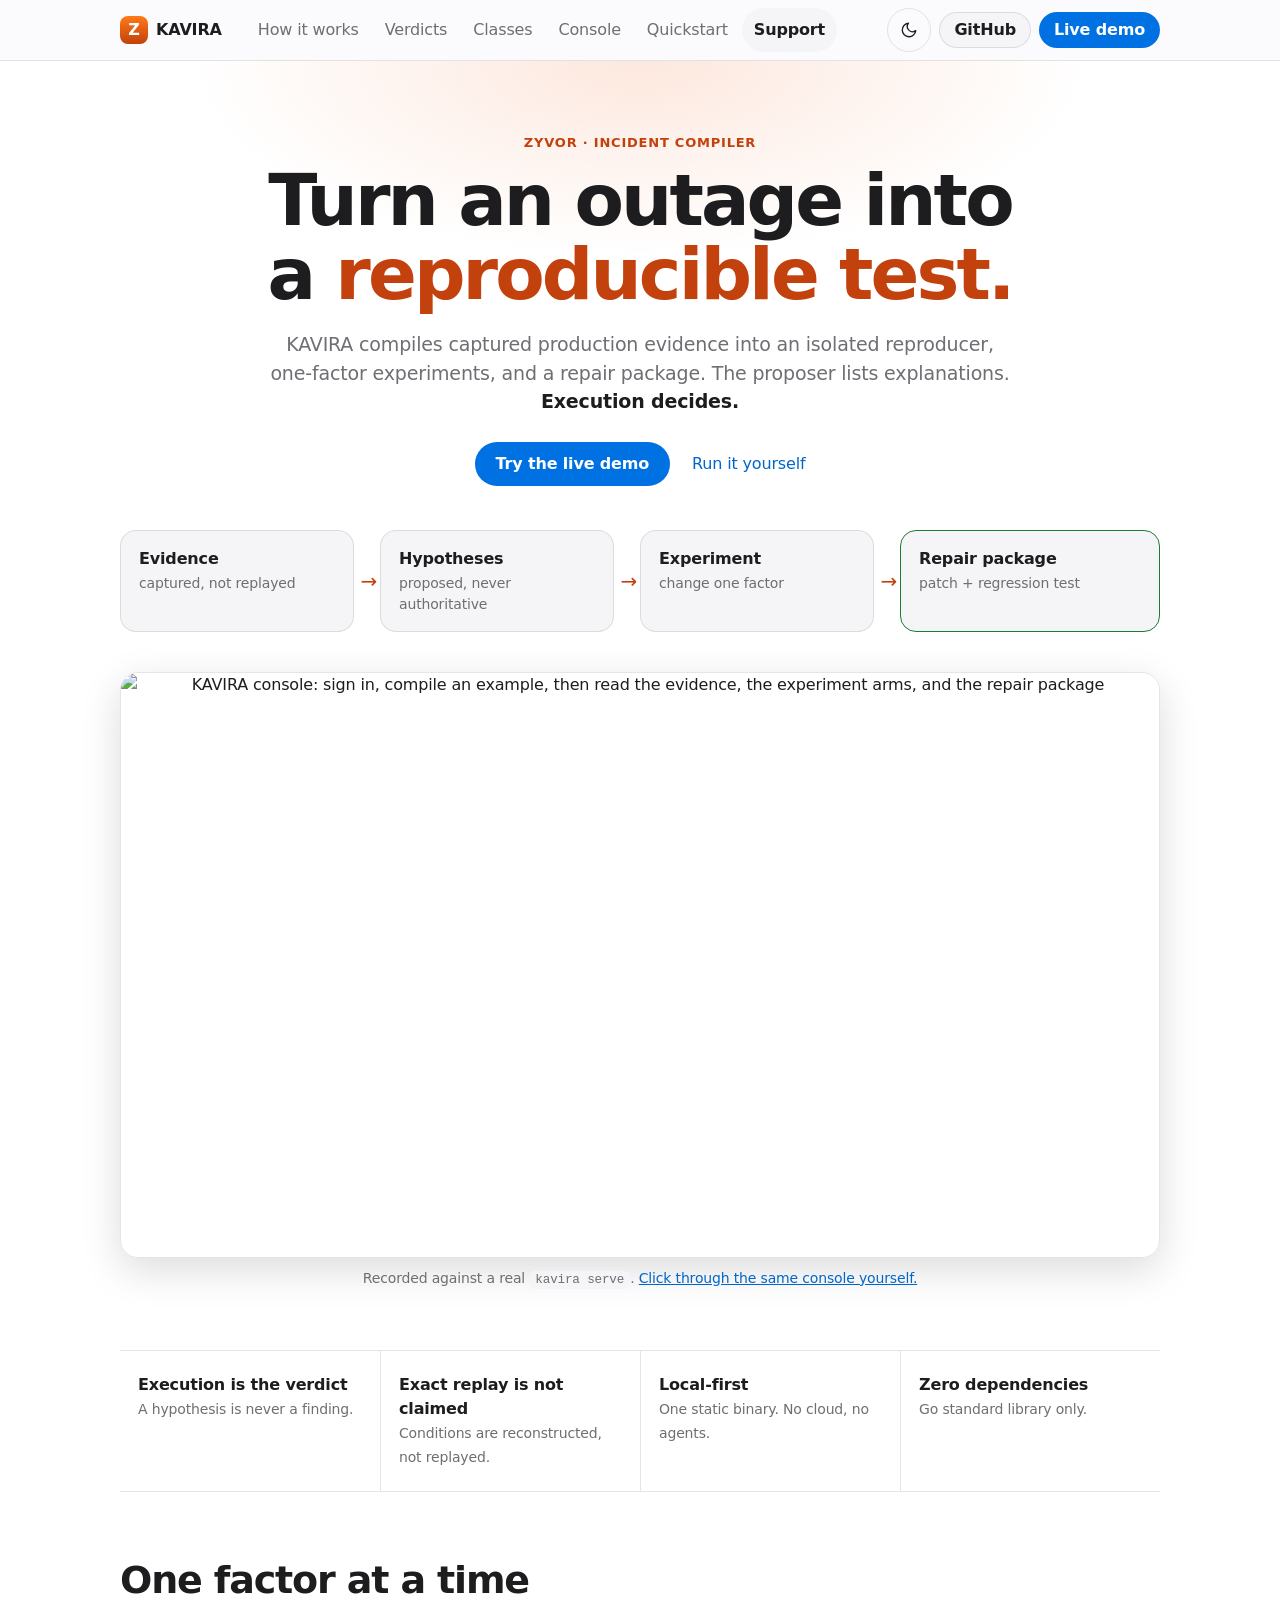
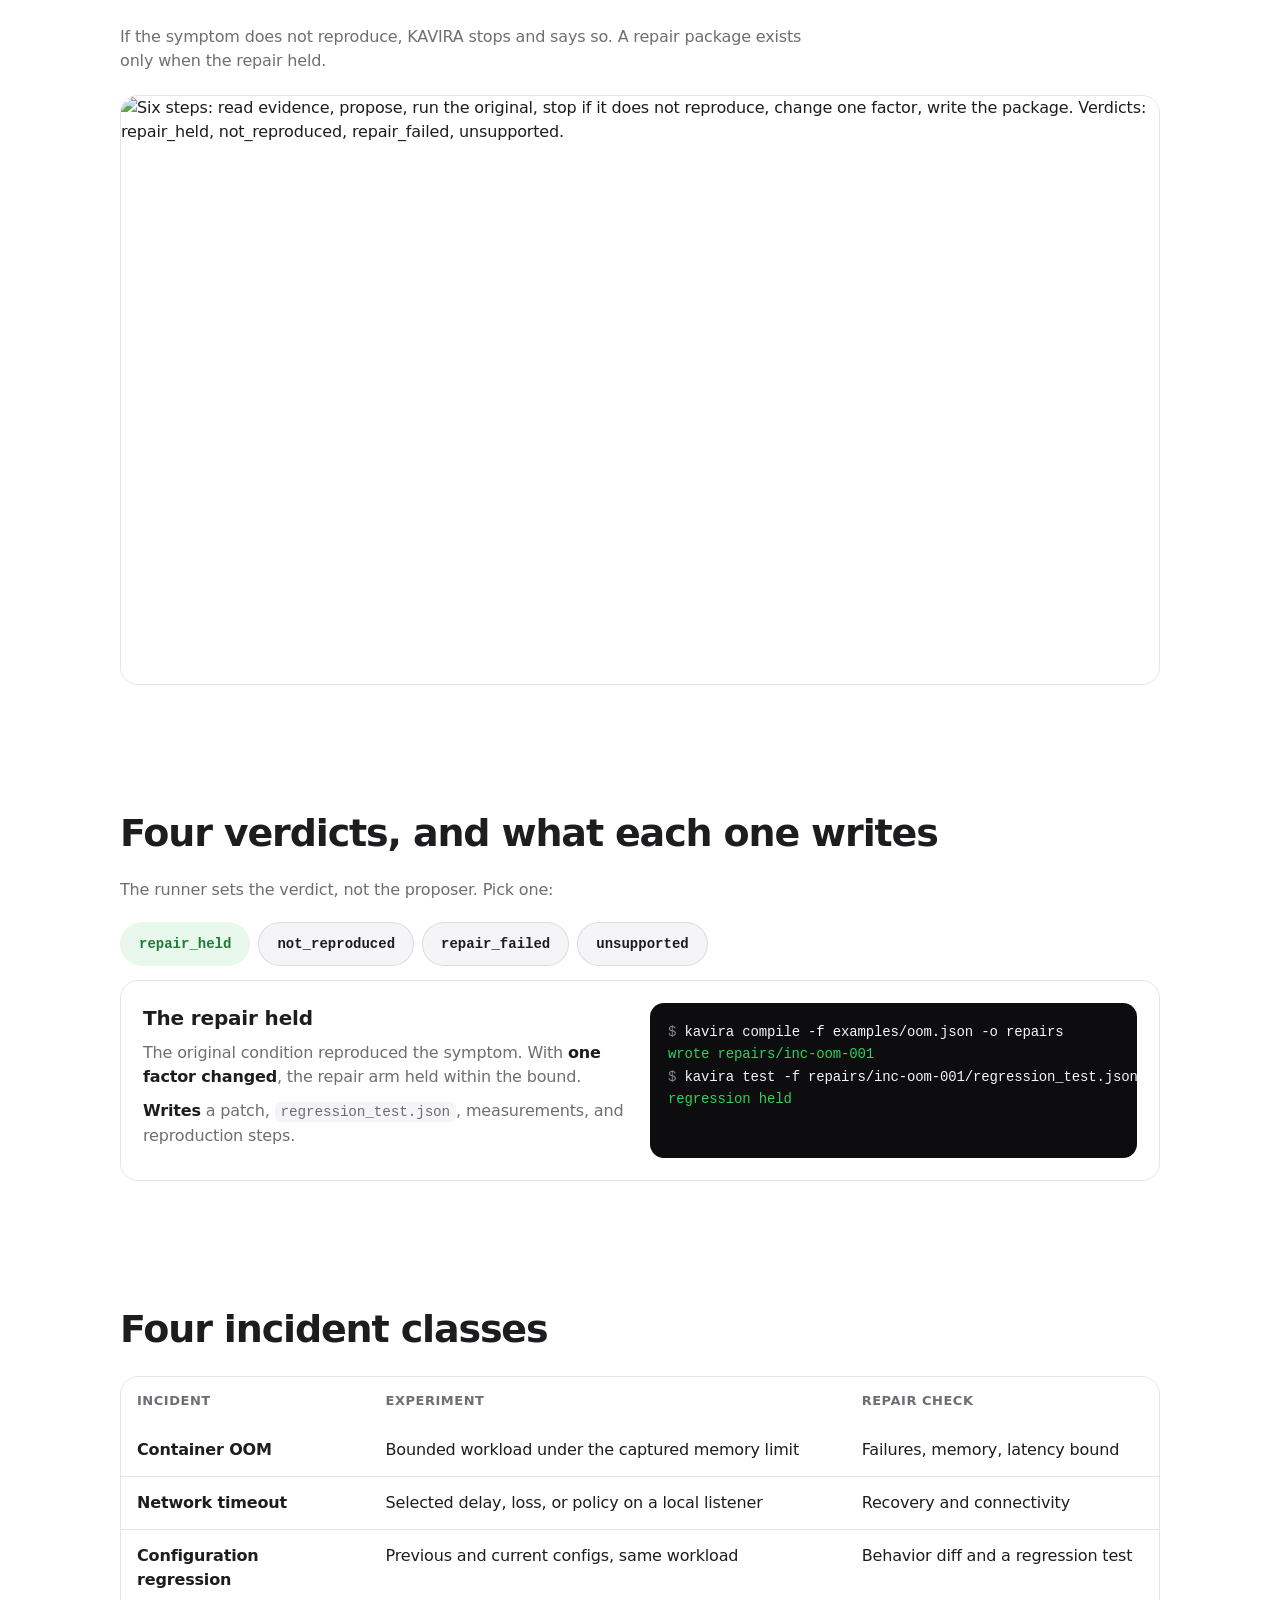
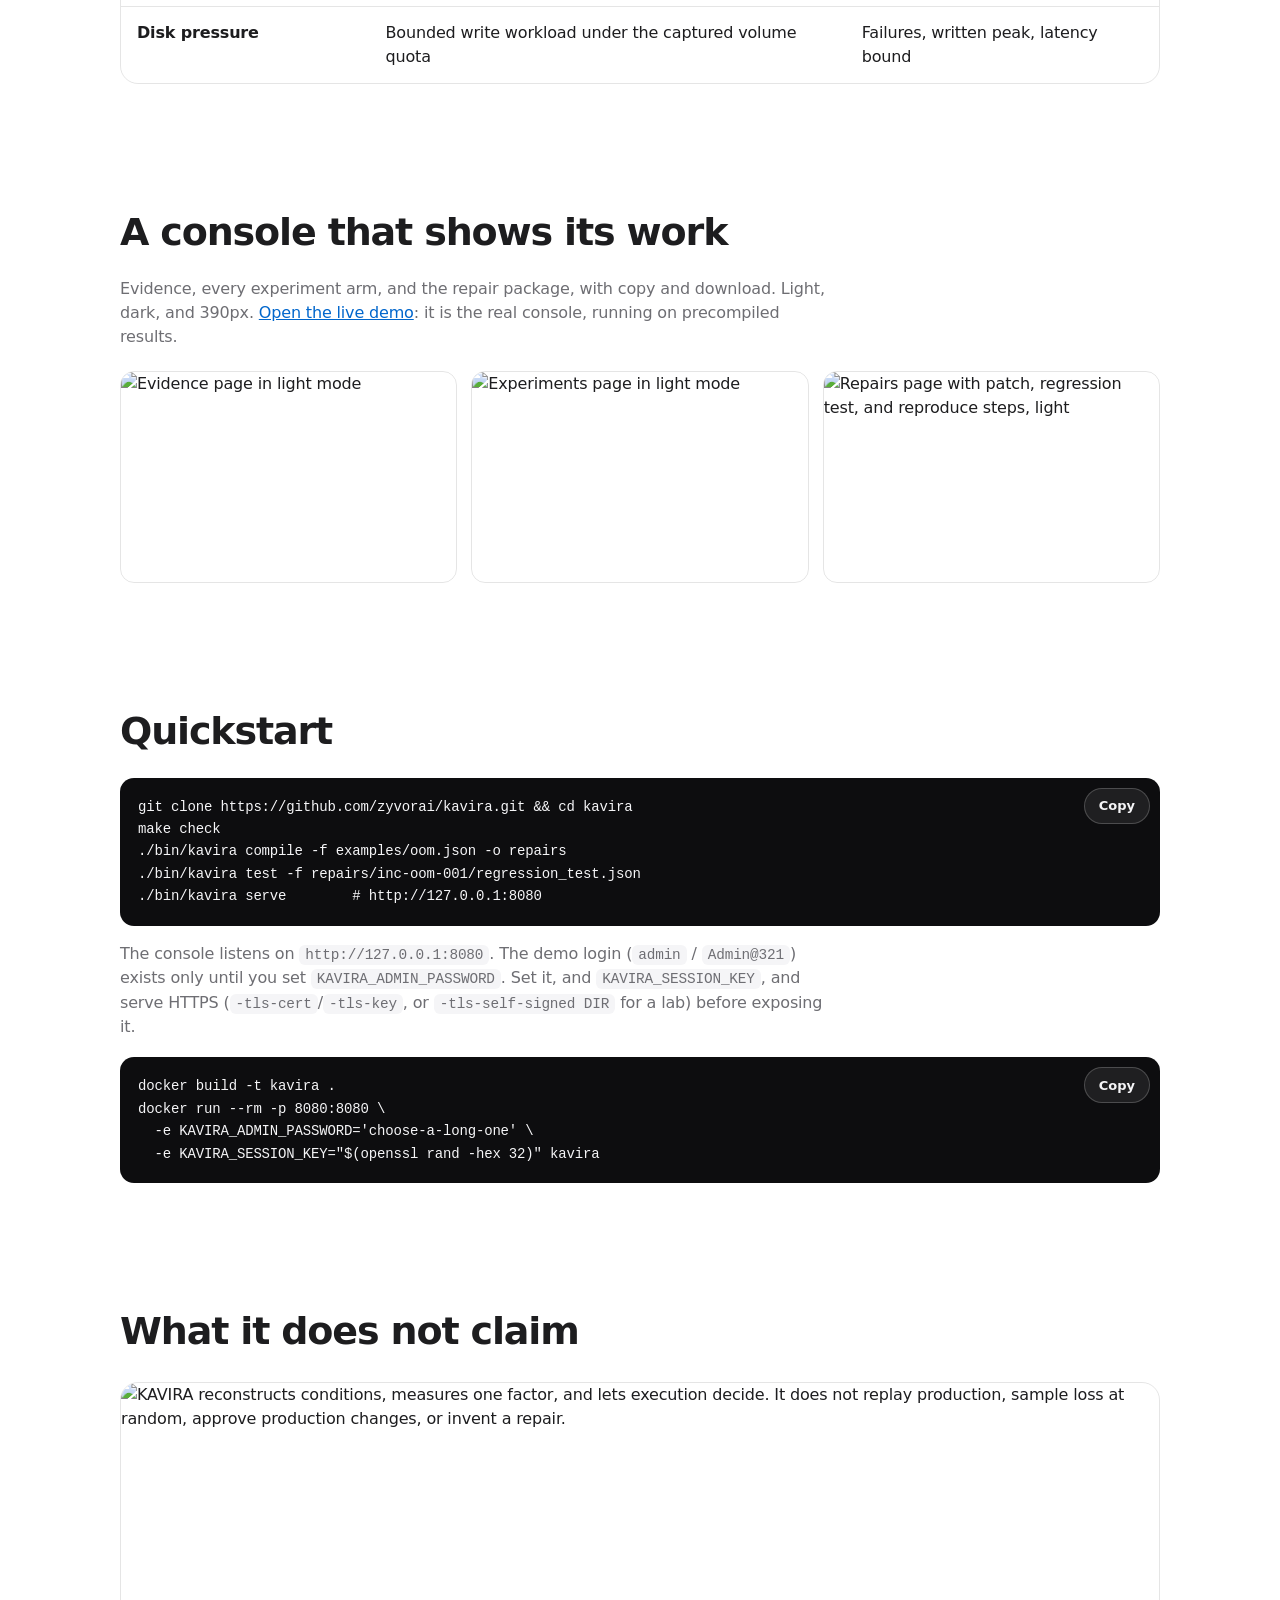
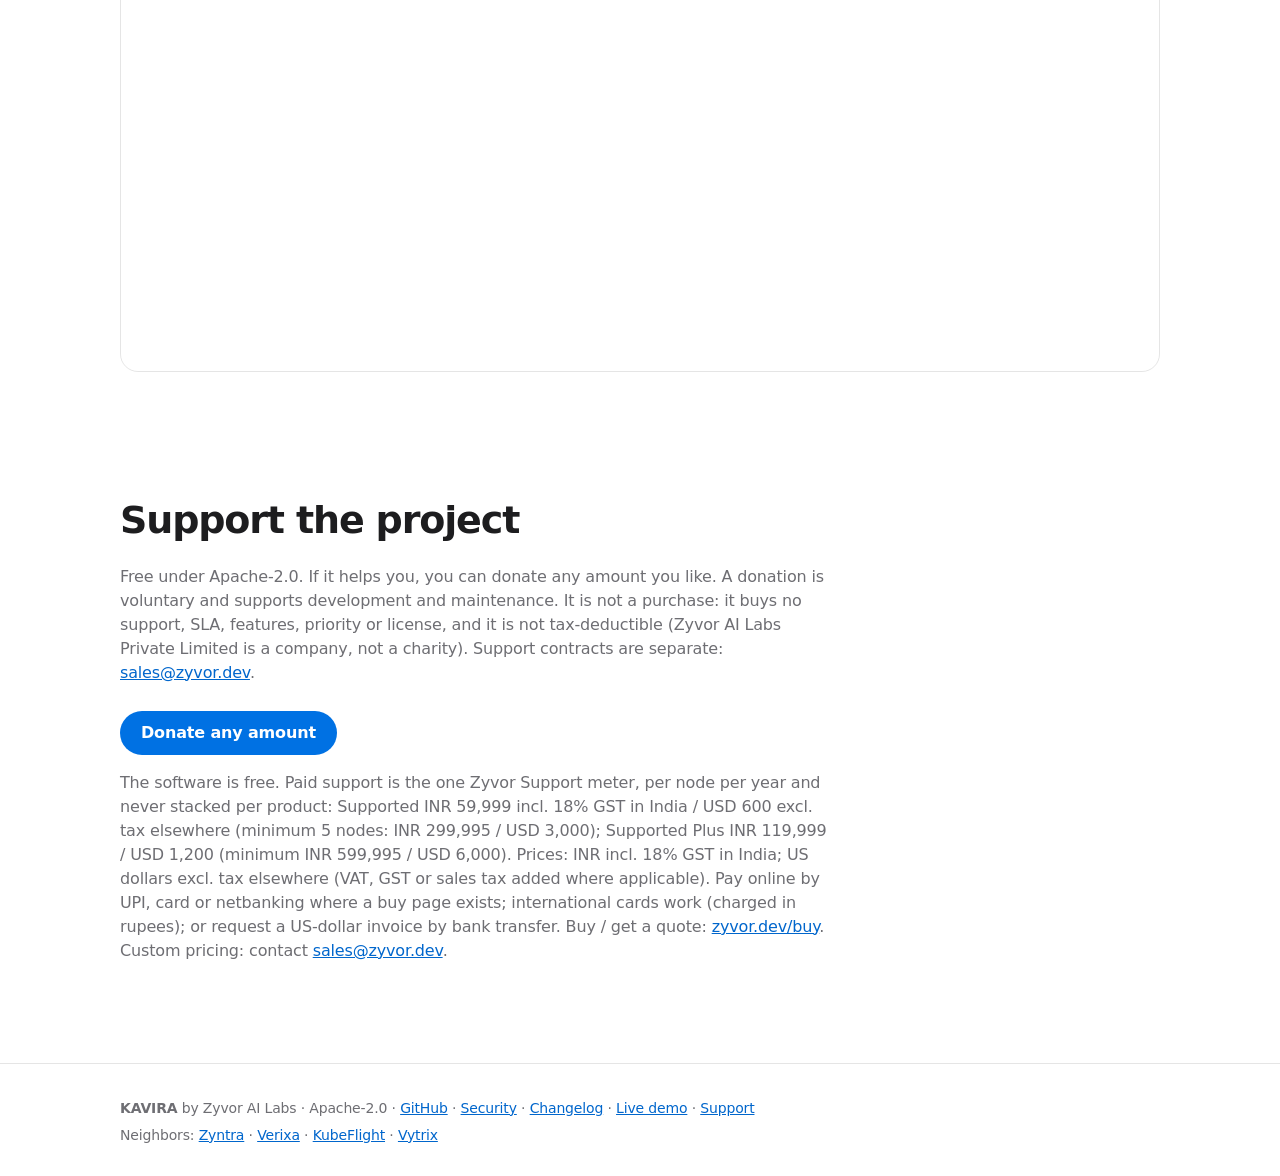
==== commit a3e0c916: "docs: Zyvor Support meter prices, worldwide standard Co-Authored-By: Claude Sonnet 5.5 <noreply@anth" ====
--- a/site/index.html
+++ b/site/index.html
@@ -162,6 +162,7 @@
     <h2>Support the project</h2>
     <p class="sub">Free under Apache-2.0. If it helps you, you can donate any amount you like. A donation is voluntary and supports development and maintenance. It is not a purchase: it buys no support, SLA, features, priority or license, and it is not tax-deductible (Zyvor AI Labs Private Limited is a company, not a charity). Support contracts are separate: <a href="mailto:sales@zyvor.dev">sales@zyvor.dev</a>.</p>
     <p class="cta" style="justify-content:flex-start"><a class="btn primary" href="https://rzp.io/rzp/utwdYh3">Donate any amount</a></p>
+    <p class="sub">The software is free. Paid support is the one Zyvor Support meter, per node per year and never stacked per product: Supported INR 59,999 incl. 18% GST in India / USD 600 excl. tax elsewhere (minimum 5 nodes: INR 299,995 / USD 3,000); Supported Plus INR 119,999 / USD 1,200 (minimum INR 599,995 / USD 6,000). Prices: INR incl. 18% GST in India; US dollars excl. tax elsewhere (VAT, GST or sales tax added where applicable). Pay online by UPI, card or netbanking where a buy page exists; international cards work (charged in rupees); or request a US-dollar invoice by bank transfer. Buy / get a quote: <a href="https://zyvor.dev/buy">zyvor.dev/buy</a>. Custom pricing: contact <a href="mailto:sales@zyvor.dev">sales@zyvor.dev</a>.</p>
   </section>
 </main>
 
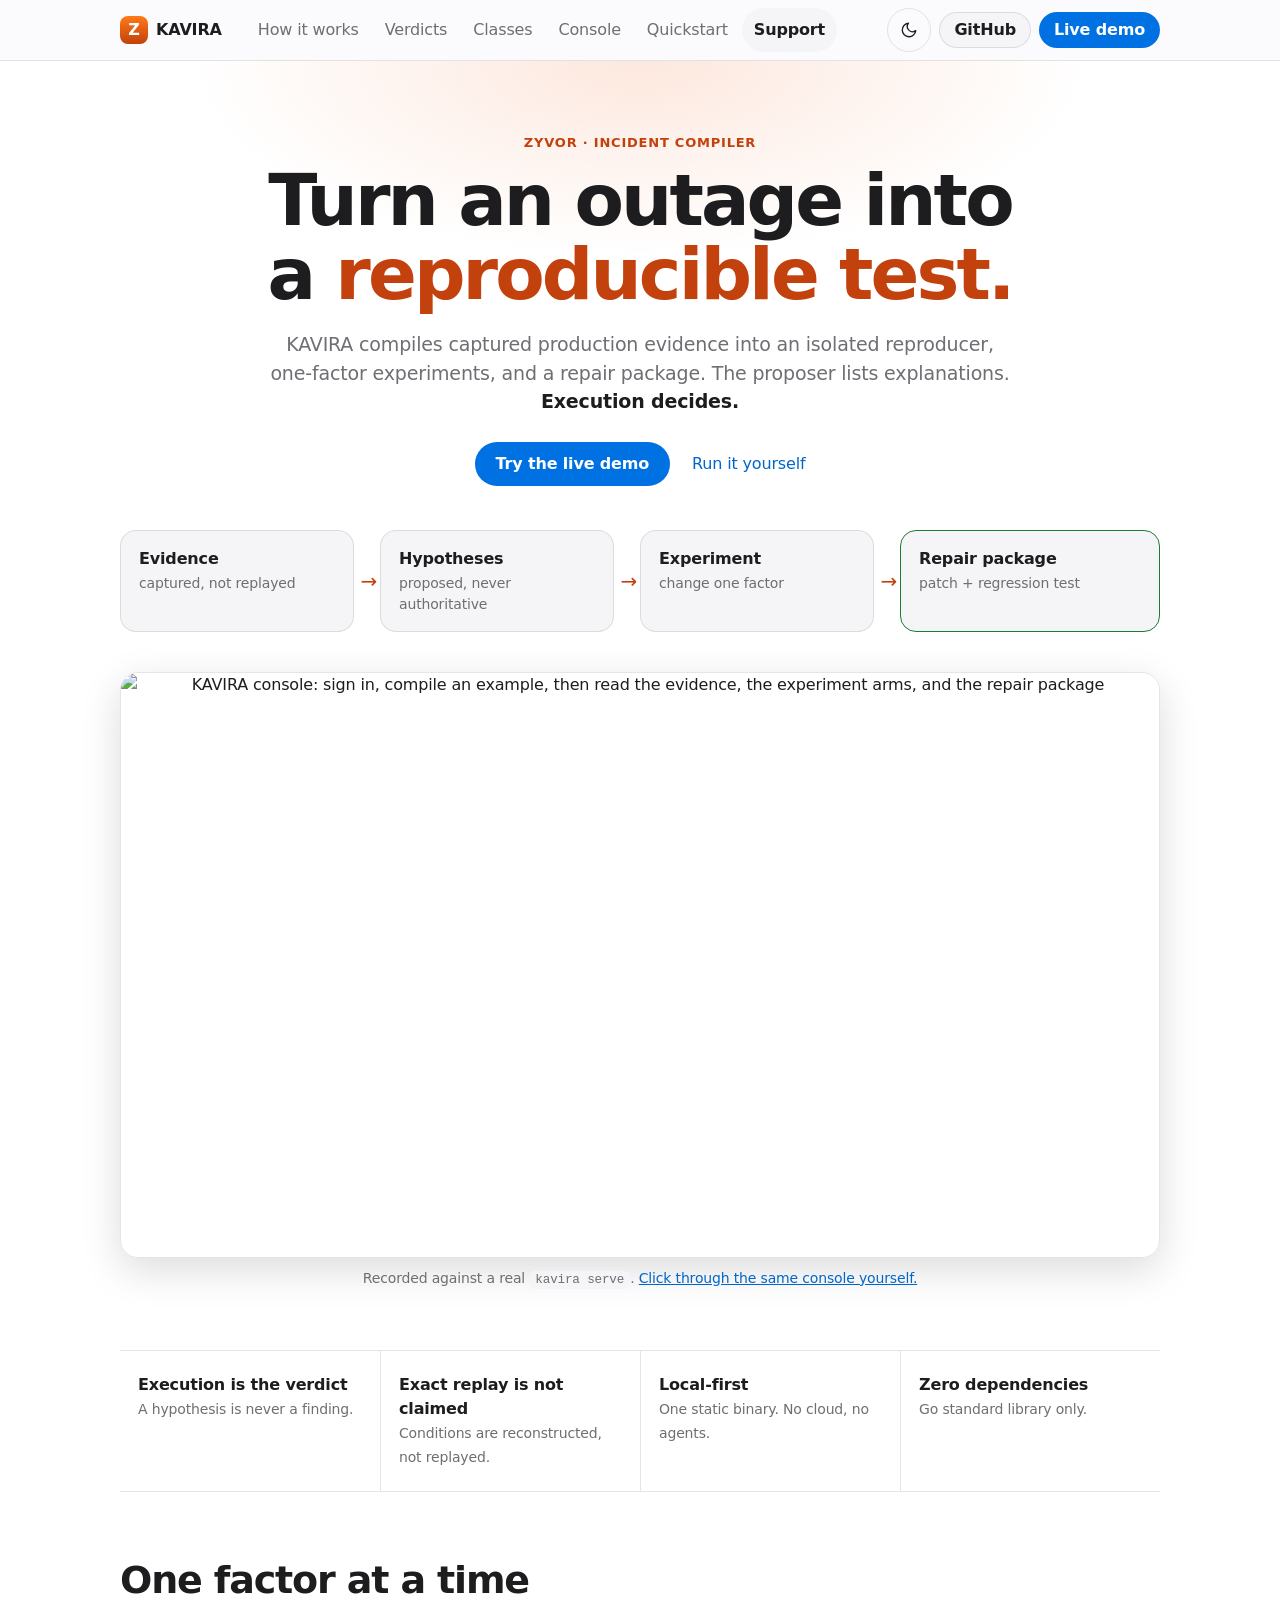
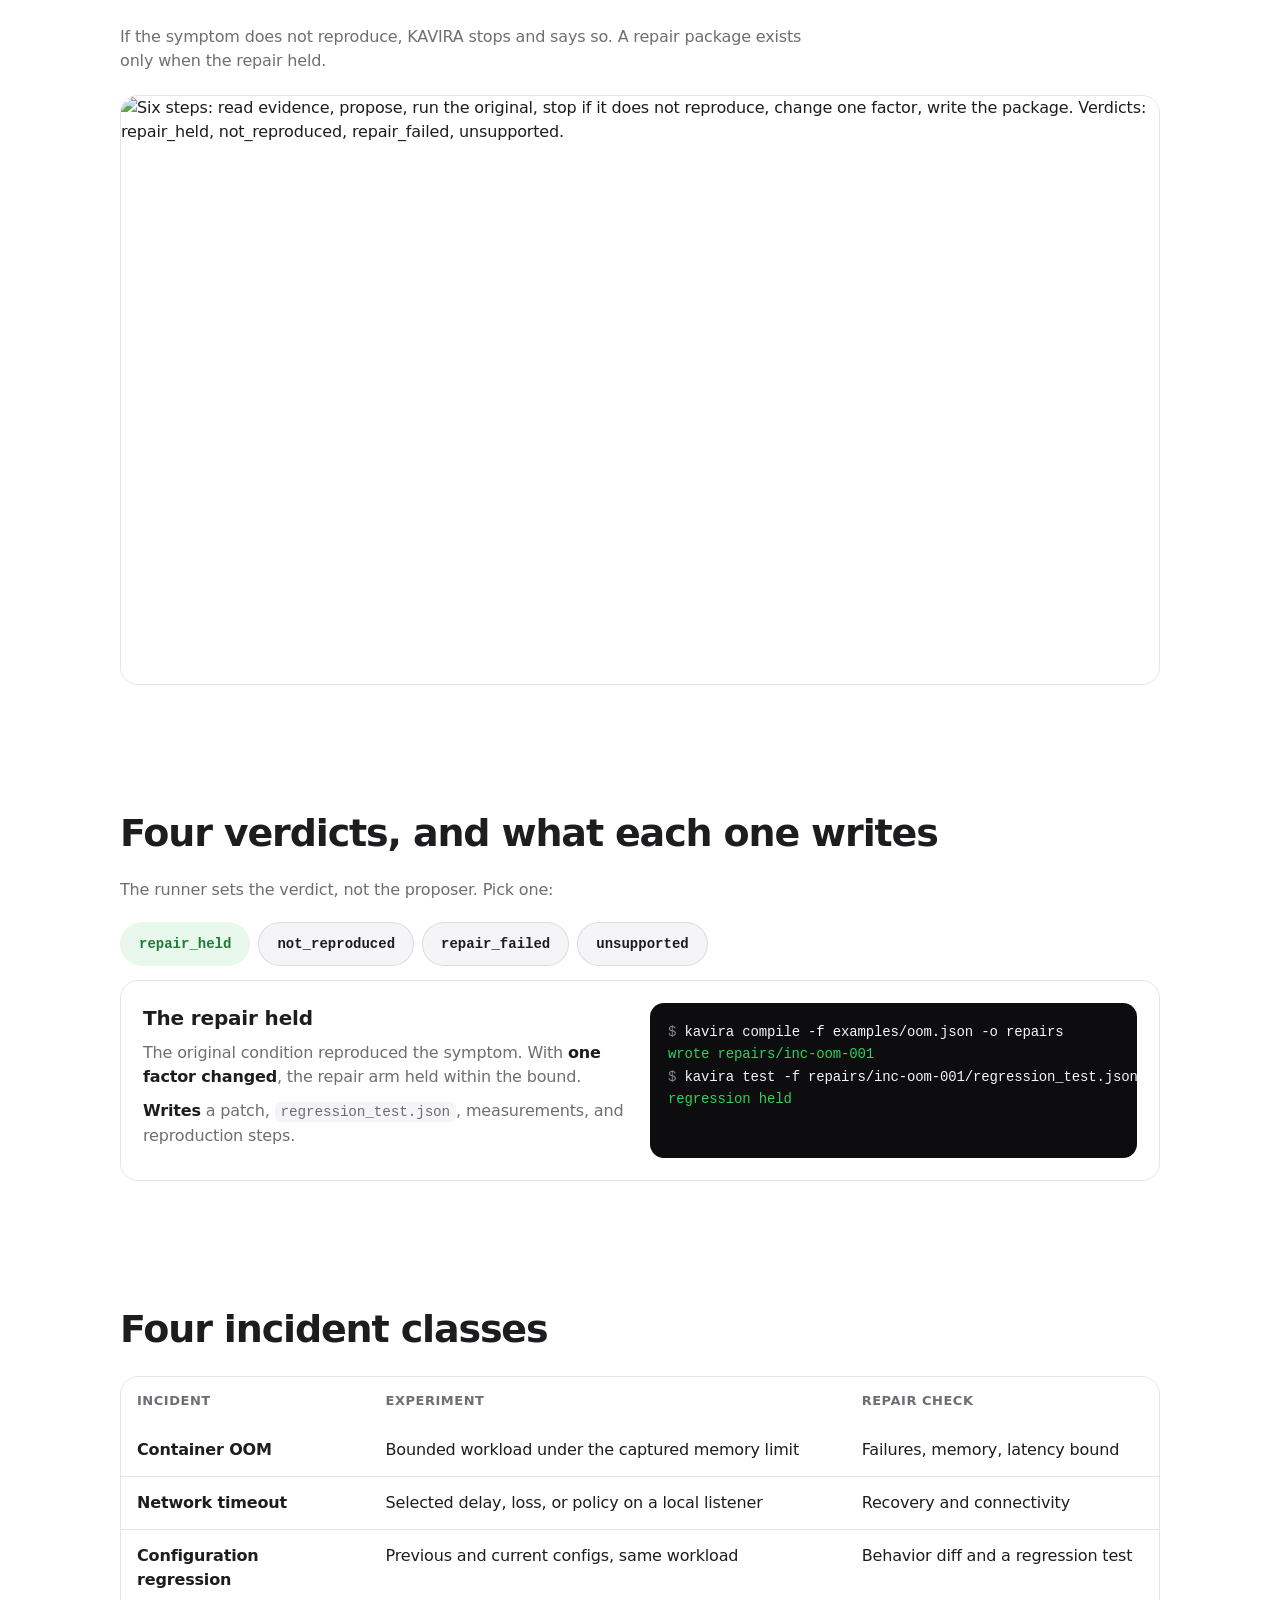
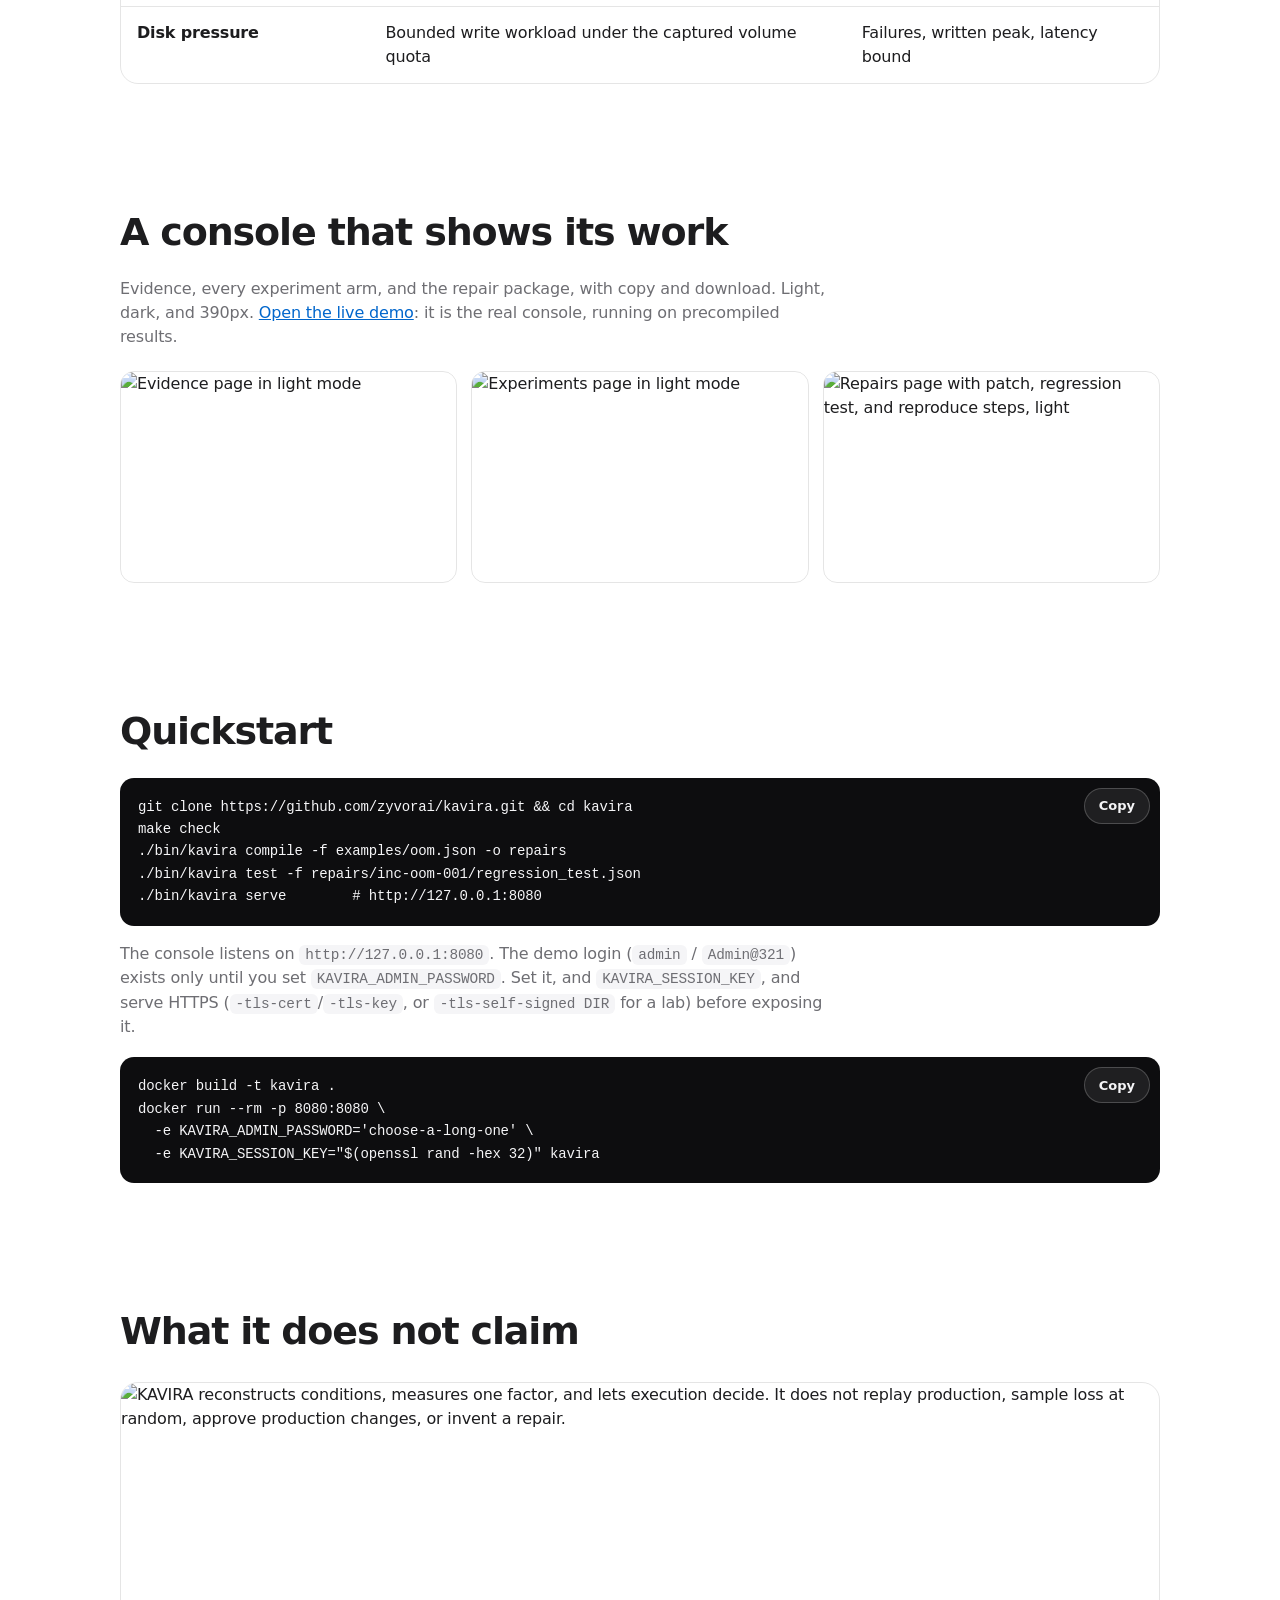
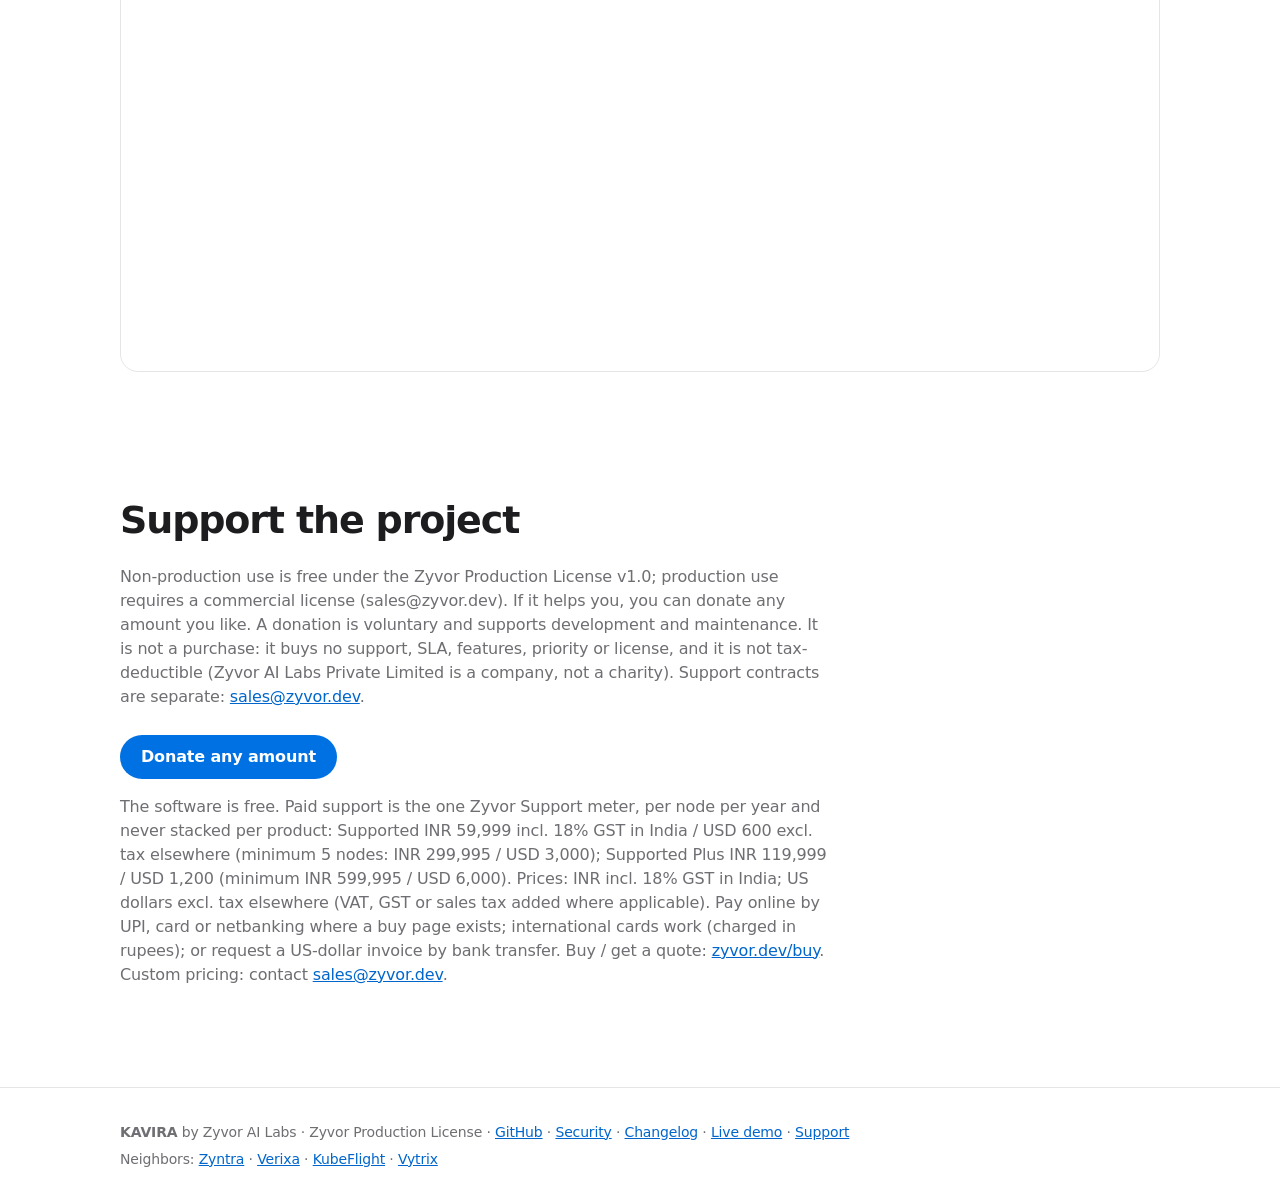
==== commit 57cafe57: "docs: describe Zyvor Production License v1.0 in prose Co-Authored-By: Claude Sonnet 5.5 <noreply@ant" ====
--- a/site/index.html
+++ b/site/index.html
@@ -22,7 +22,7 @@
   <script src="theme.js"></script>
   <link rel="stylesheet" href="site.css" />
   <script type="application/ld+json">
-  {"@context":"https://schema.org","@type":"SoftwareSourceCode","name":"KAVIRA","description":"Compiles captured incident evidence into an isolated reproducer, one-factor experiments, and a repair package.","codeRepository":"https://github.com/zyvorai/kavira","programmingLanguage":"Go","license":"https://www.apache.org/licenses/LICENSE-2.0","url":"https://zyvorai.github.io/kavira/"}
+  {"@context":"https://schema.org","@type":"SoftwareSourceCode","name":"KAVIRA","description":"Compiles captured incident evidence into an isolated reproducer, one-factor experiments, and a repair package.","codeRepository":"https://github.com/zyvorai/kavira","programmingLanguage":"Go","license":"https://github.com/zyvorai/kavira/blob/main/LICENSE","url":"https://zyvorai.github.io/kavira/"}
   </script>
 </head>
 <body>
@@ -160,14 +160,14 @@
   </section>
   <section id="support">
     <h2>Support the project</h2>
-    <p class="sub">Free under Apache-2.0. If it helps you, you can donate any amount you like. A donation is voluntary and supports development and maintenance. It is not a purchase: it buys no support, SLA, features, priority or license, and it is not tax-deductible (Zyvor AI Labs Private Limited is a company, not a charity). Support contracts are separate: <a href="mailto:sales@zyvor.dev">sales@zyvor.dev</a>.</p>
+    <p class="sub">Non-production use is free under the Zyvor Production License v1.0; production use requires a commercial license (sales@zyvor.dev). If it helps you, you can donate any amount you like. A donation is voluntary and supports development and maintenance. It is not a purchase: it buys no support, SLA, features, priority or license, and it is not tax-deductible (Zyvor AI Labs Private Limited is a company, not a charity). Support contracts are separate: <a href="mailto:sales@zyvor.dev">sales@zyvor.dev</a>.</p>
     <p class="cta" style="justify-content:flex-start"><a class="btn primary" href="https://rzp.io/rzp/utwdYh3">Donate any amount</a></p>
     <p class="sub">The software is free. Paid support is the one Zyvor Support meter, per node per year and never stacked per product: Supported INR 59,999 incl. 18% GST in India / USD 600 excl. tax elsewhere (minimum 5 nodes: INR 299,995 / USD 3,000); Supported Plus INR 119,999 / USD 1,200 (minimum INR 599,995 / USD 6,000). Prices: INR incl. 18% GST in India; US dollars excl. tax elsewhere (VAT, GST or sales tax added where applicable). Pay online by UPI, card or netbanking where a buy page exists; international cards work (charged in rupees); or request a US-dollar invoice by bank transfer. Buy / get a quote: <a href="https://zyvor.dev/buy">zyvor.dev/buy</a>. Custom pricing: contact <a href="mailto:sales@zyvor.dev">sales@zyvor.dev</a>.</p>
   </section>
 </main>
 
 <footer>
-  <p><b>KAVIRA</b> by Zyvor AI Labs · Apache-2.0 · <a href="https://github.com/zyvorai/kavira">GitHub</a> · <a href="https://github.com/zyvorai/kavira/blob/main/SECURITY.md">Security</a> · <a href="https://github.com/zyvorai/kavira/blob/main/CHANGELOG.md">Changelog</a> · <a href="demo/">Live demo</a> · <a href="#support">Support</a></p>
+  <p><b>KAVIRA</b> by Zyvor AI Labs · Zyvor Production License · <a href="https://github.com/zyvorai/kavira">GitHub</a> · <a href="https://github.com/zyvorai/kavira/blob/main/SECURITY.md">Security</a> · <a href="https://github.com/zyvorai/kavira/blob/main/CHANGELOG.md">Changelog</a> · <a href="demo/">Live demo</a> · <a href="#support">Support</a></p>
   <p>Neighbors: <a href="https://github.com/zyvorai/zyntra">Zyntra</a> · <a href="https://github.com/zyvorai/verixa">Verixa</a> · <a href="https://github.com/zyvorai/kubeflight">KubeFlight</a> · <a href="https://zyvorai.github.io/zyvor-vytrix/">Vytrix</a></p>
 </footer>
 <div id="toast" class="toast" role="status" aria-live="polite" hidden></div>
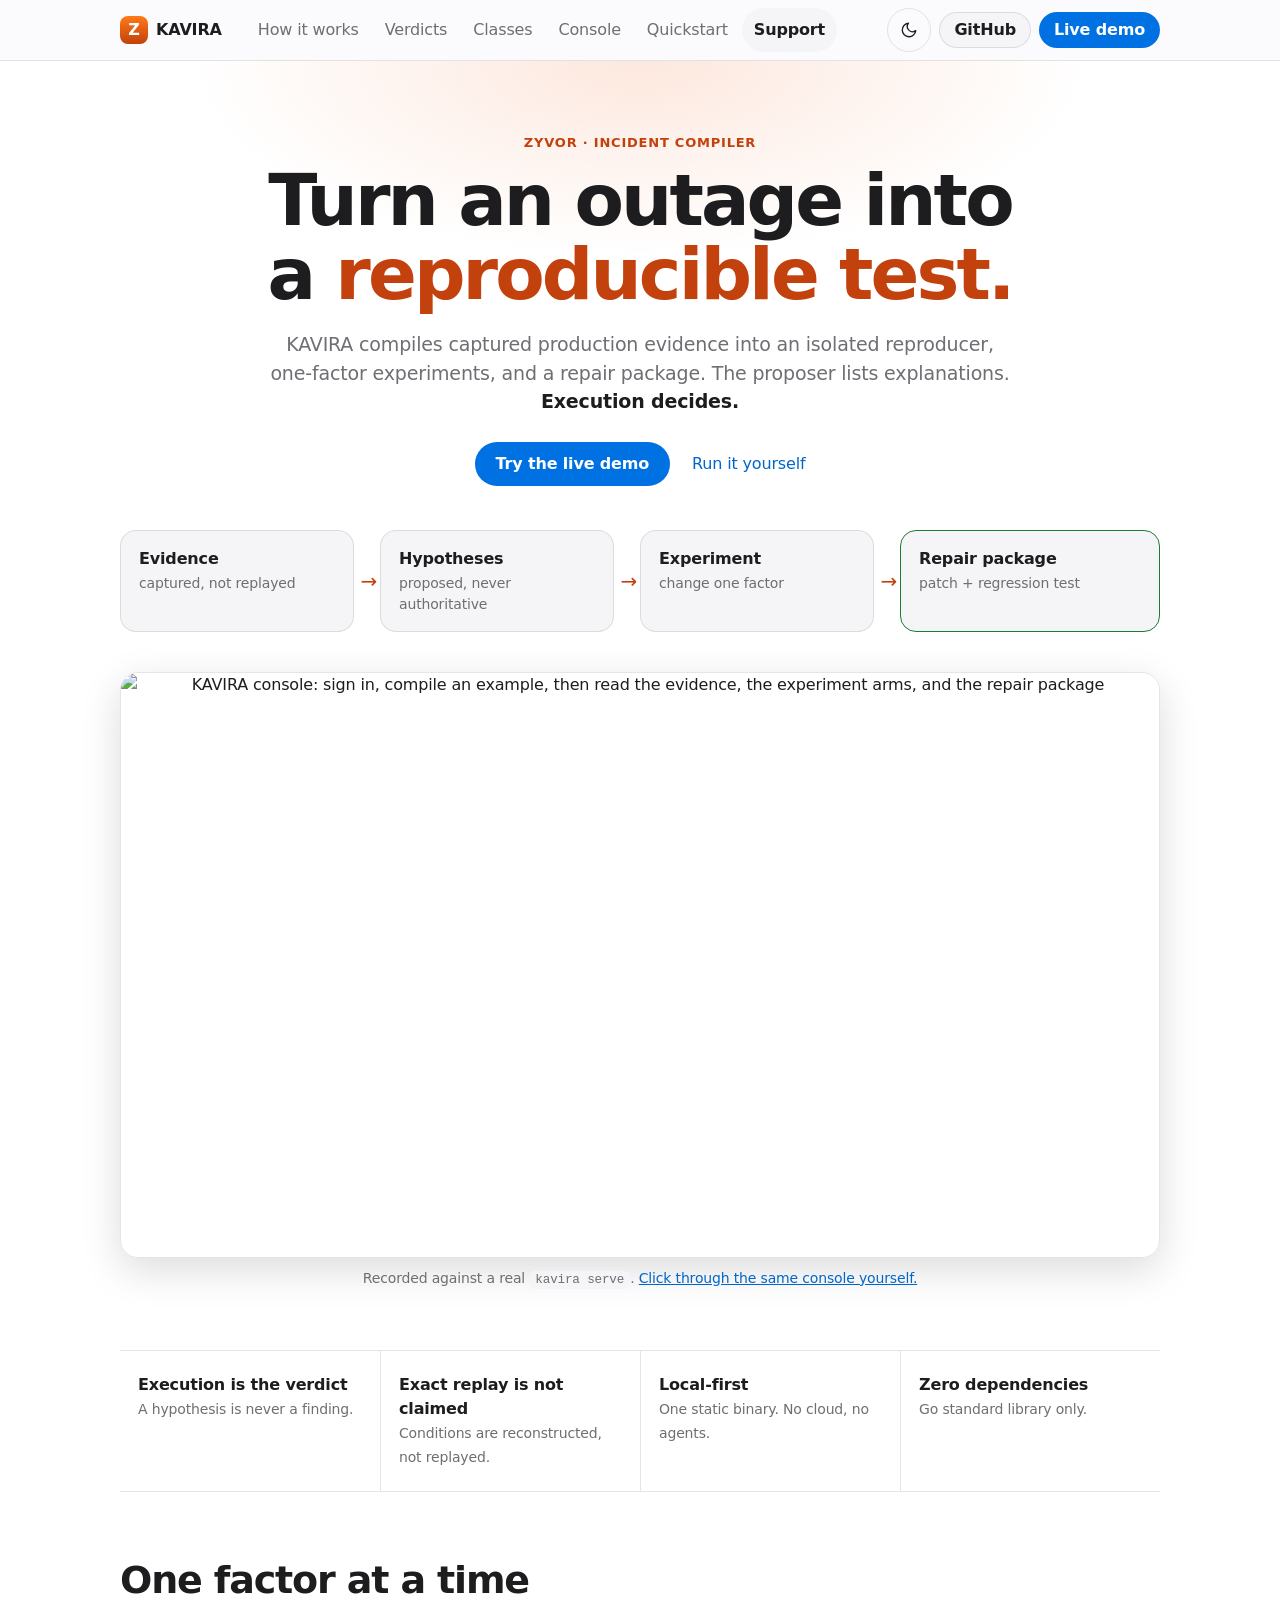
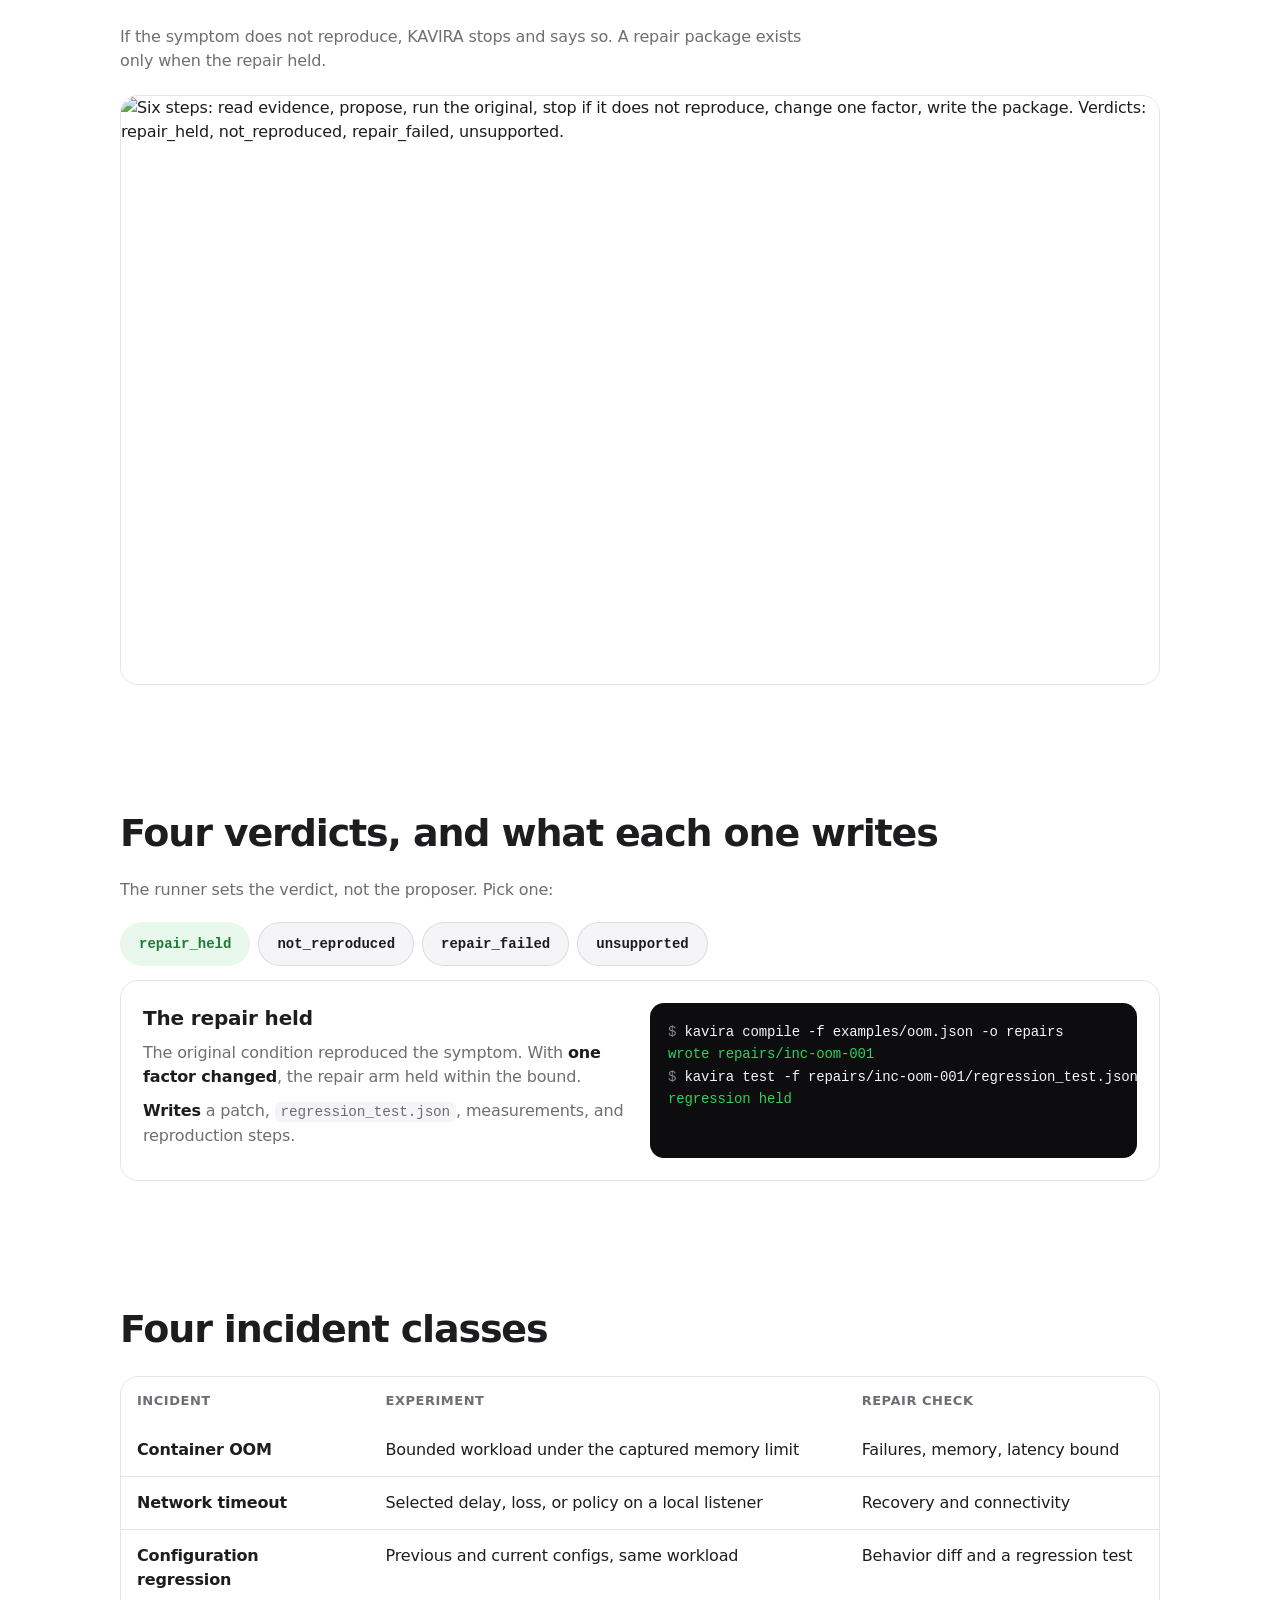
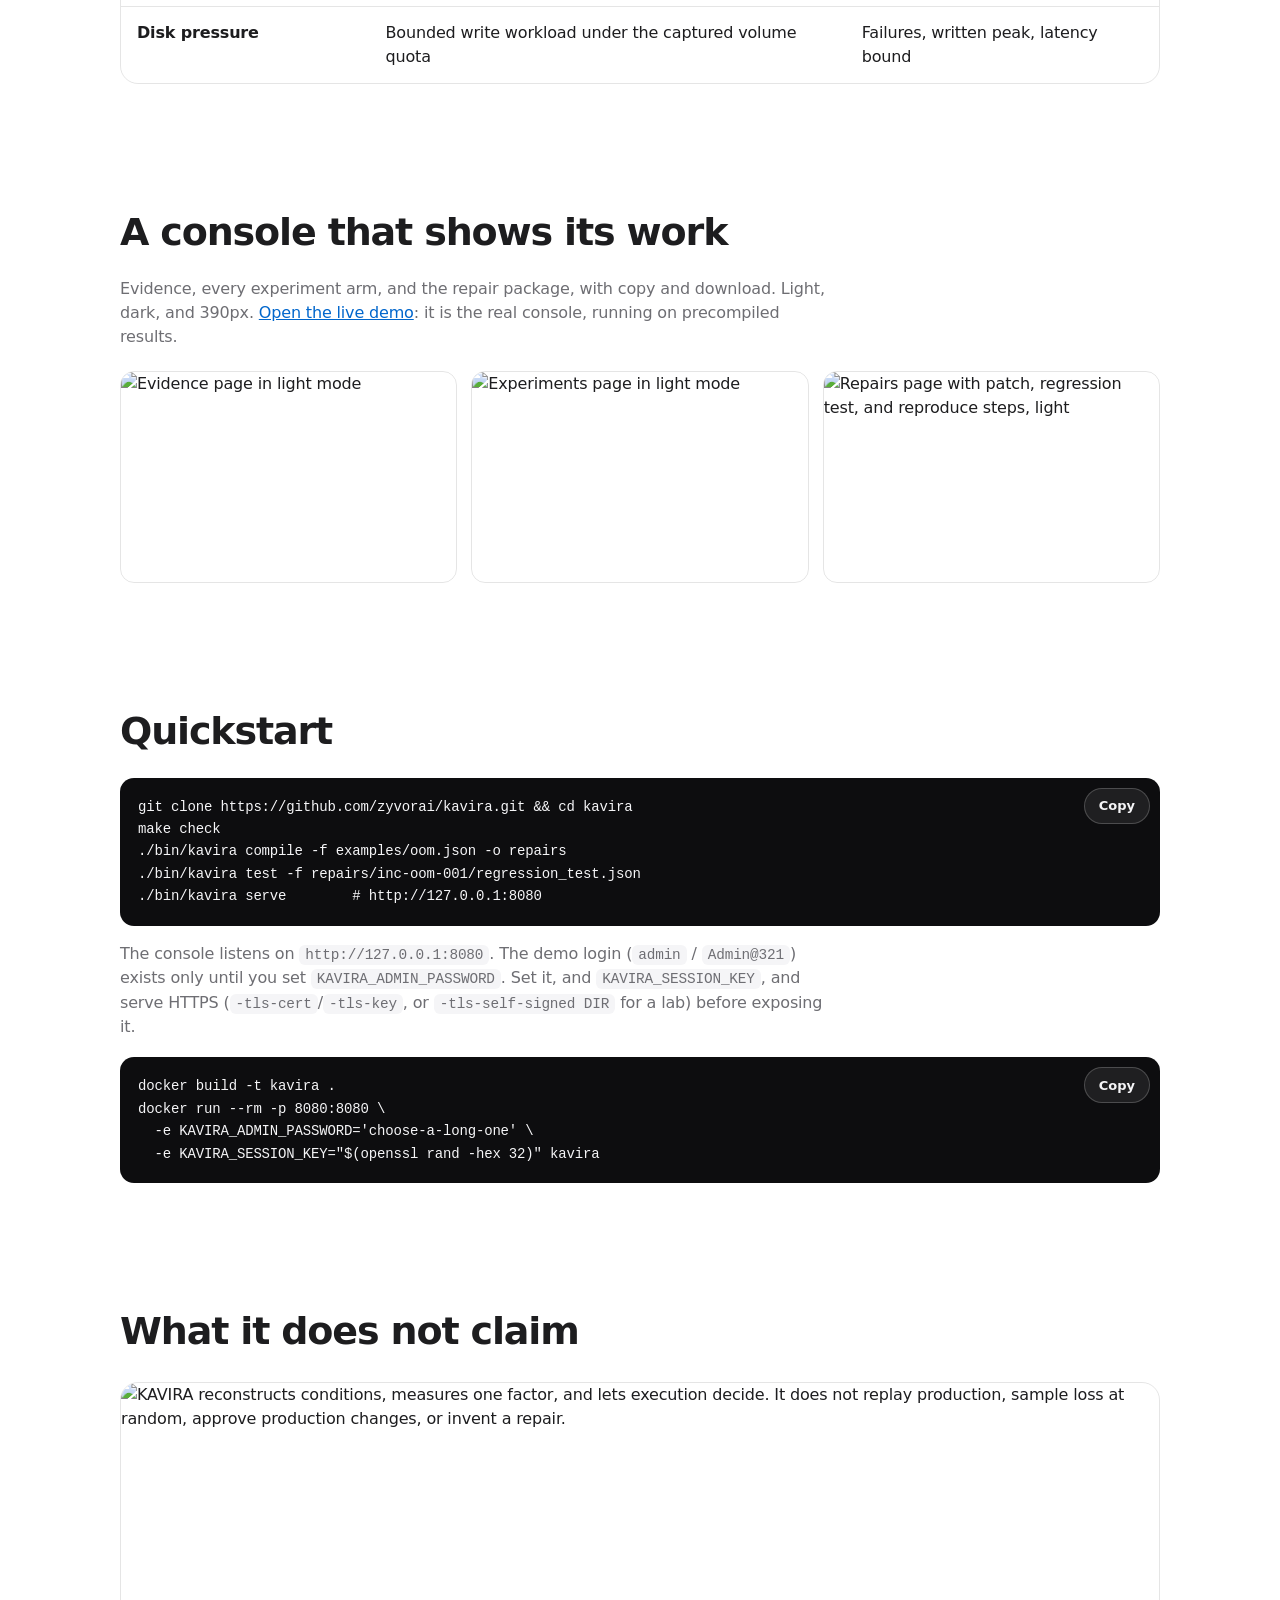
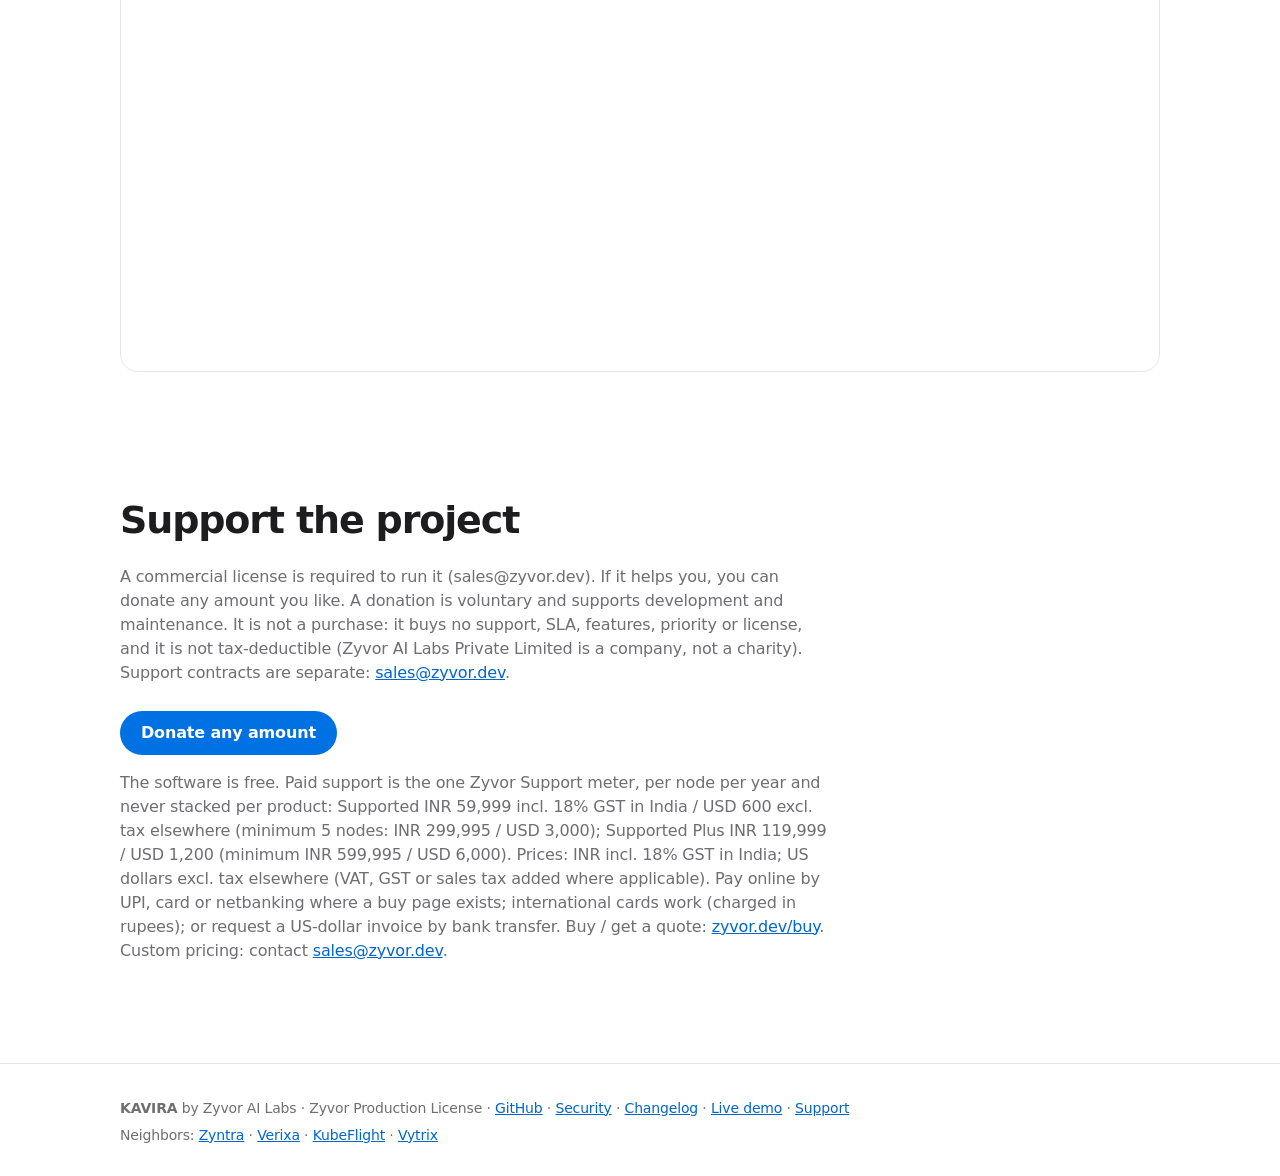
==== commit 889f4c3b: "docs: remove community tier, apple-dark social cards Co-Authored-By: Claude Sonnet 5.5 <noreply@anth" ====
--- a/site/index.html
+++ b/site/index.html
@@ -160,7 +160,7 @@
   </section>
   <section id="support">
     <h2>Support the project</h2>
-    <p class="sub">Non-production use is free under the Zyvor Production License v1.0; production use requires a commercial license (sales@zyvor.dev). If it helps you, you can donate any amount you like. A donation is voluntary and supports development and maintenance. It is not a purchase: it buys no support, SLA, features, priority or license, and it is not tax-deductible (Zyvor AI Labs Private Limited is a company, not a charity). Support contracts are separate: <a href="mailto:sales@zyvor.dev">sales@zyvor.dev</a>.</p>
+    <p class="sub">A commercial license is required to run it (sales@zyvor.dev). If it helps you, you can donate any amount you like. A donation is voluntary and supports development and maintenance. It is not a purchase: it buys no support, SLA, features, priority or license, and it is not tax-deductible (Zyvor AI Labs Private Limited is a company, not a charity). Support contracts are separate: <a href="mailto:sales@zyvor.dev">sales@zyvor.dev</a>.</p>
     <p class="cta" style="justify-content:flex-start"><a class="btn primary" href="https://rzp.io/rzp/utwdYh3">Donate any amount</a></p>
     <p class="sub">The software is free. Paid support is the one Zyvor Support meter, per node per year and never stacked per product: Supported INR 59,999 incl. 18% GST in India / USD 600 excl. tax elsewhere (minimum 5 nodes: INR 299,995 / USD 3,000); Supported Plus INR 119,999 / USD 1,200 (minimum INR 599,995 / USD 6,000). Prices: INR incl. 18% GST in India; US dollars excl. tax elsewhere (VAT, GST or sales tax added where applicable). Pay online by UPI, card or netbanking where a buy page exists; international cards work (charged in rupees); or request a US-dollar invoice by bank transfer. Buy / get a quote: <a href="https://zyvor.dev/buy">zyvor.dev/buy</a>. Custom pricing: contact <a href="mailto:sales@zyvor.dev">sales@zyvor.dev</a>.</p>
   </section>
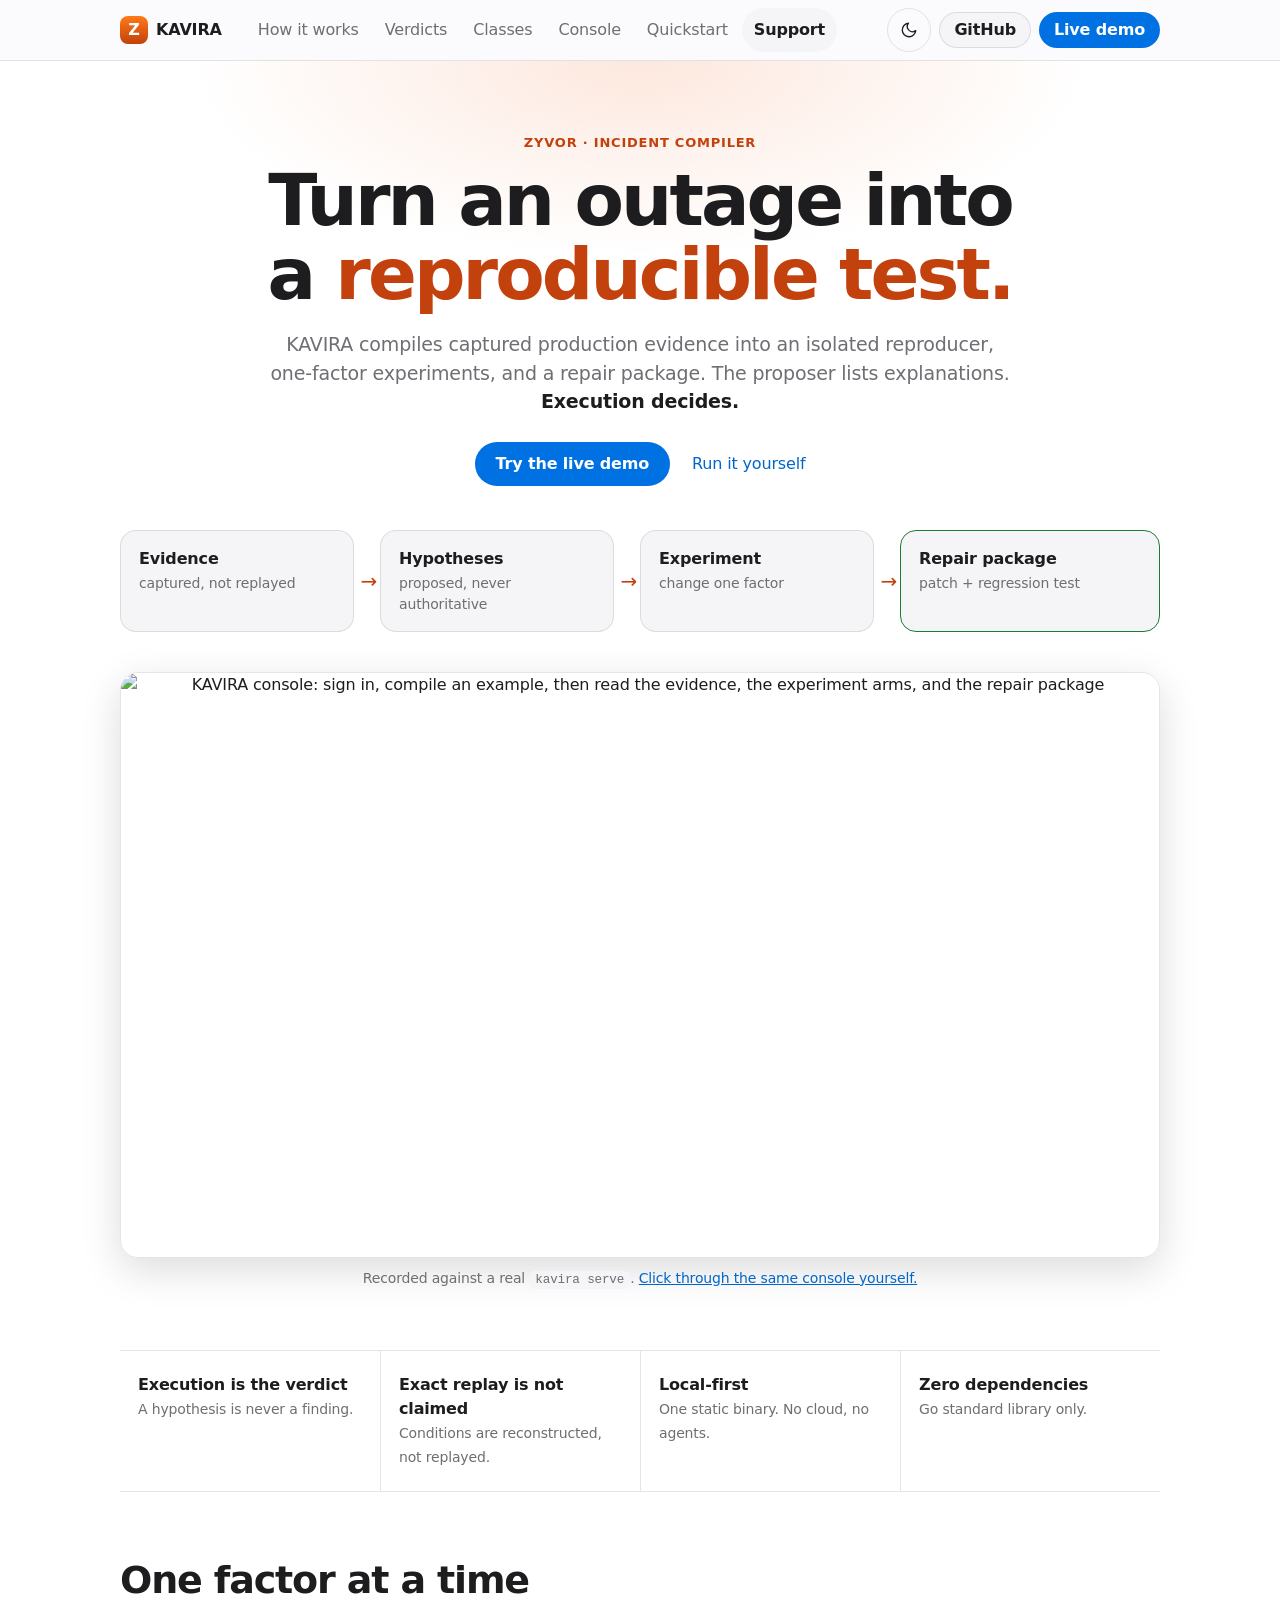
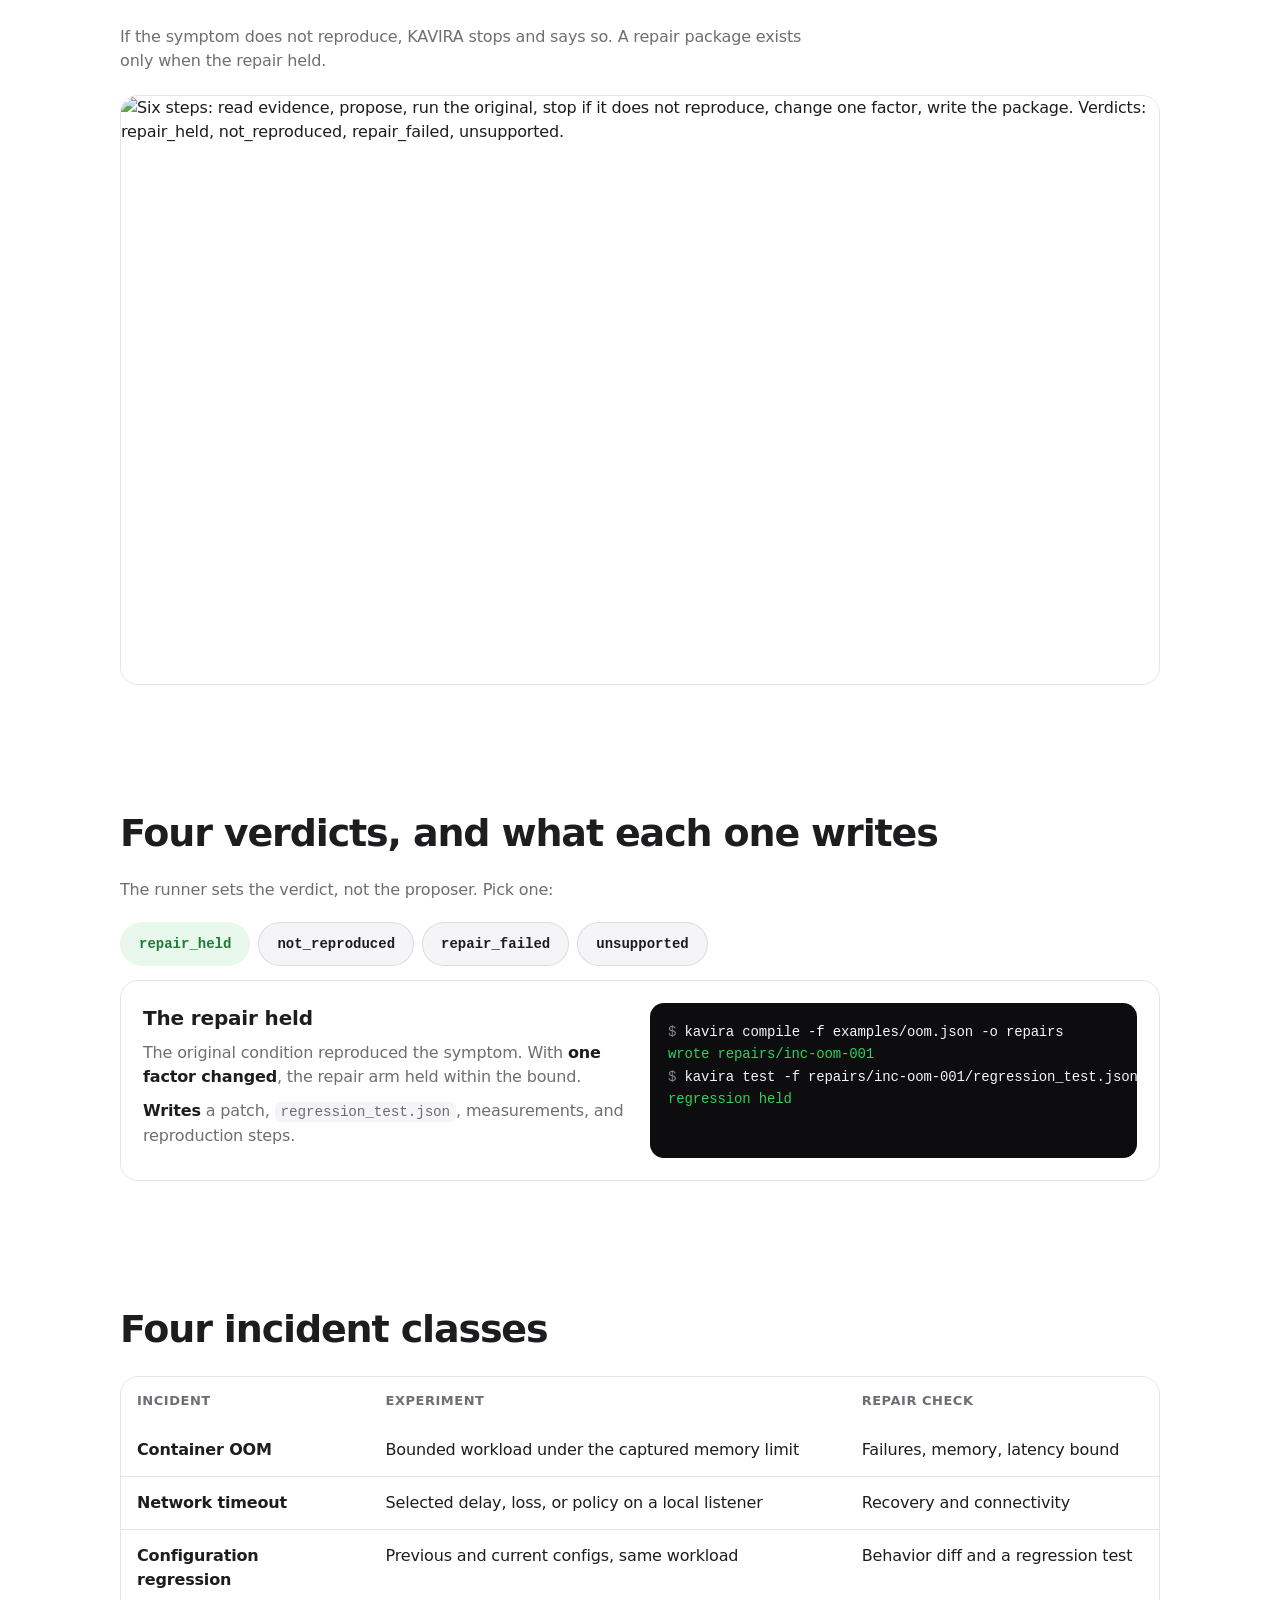
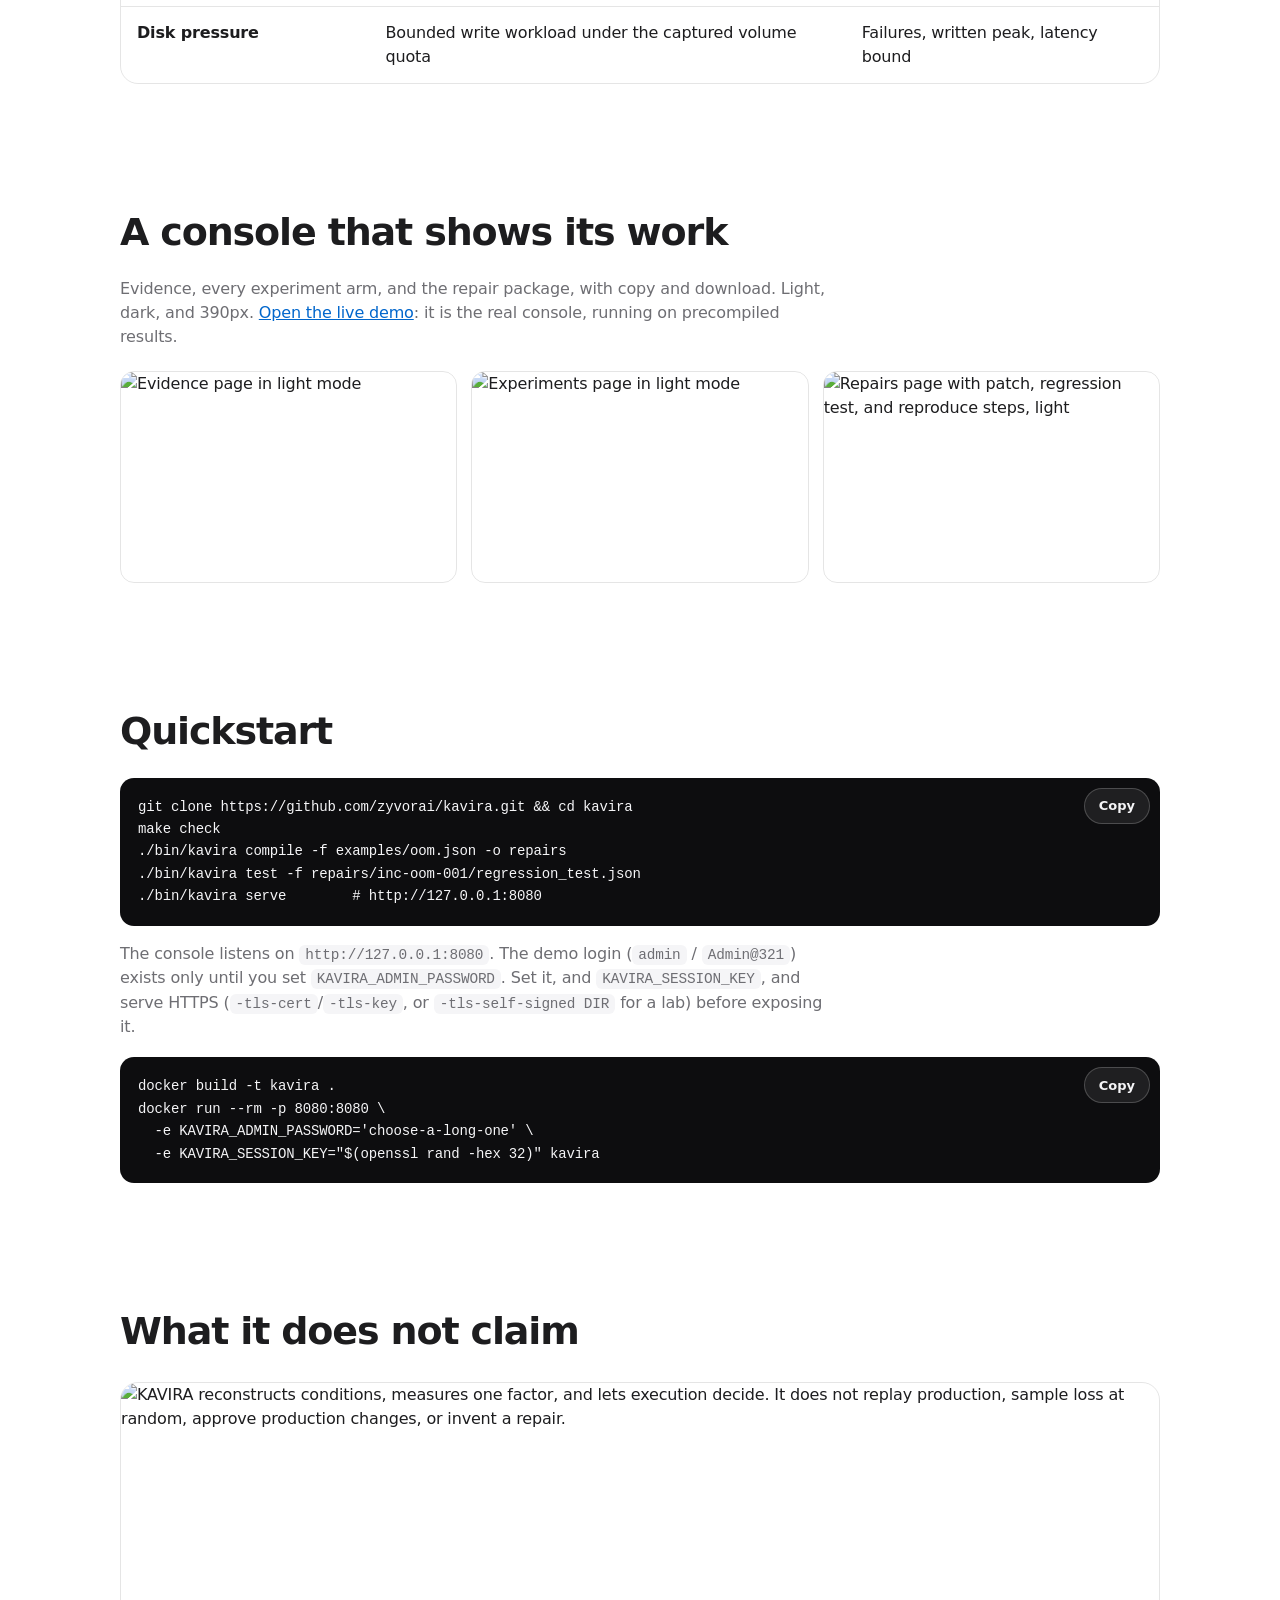
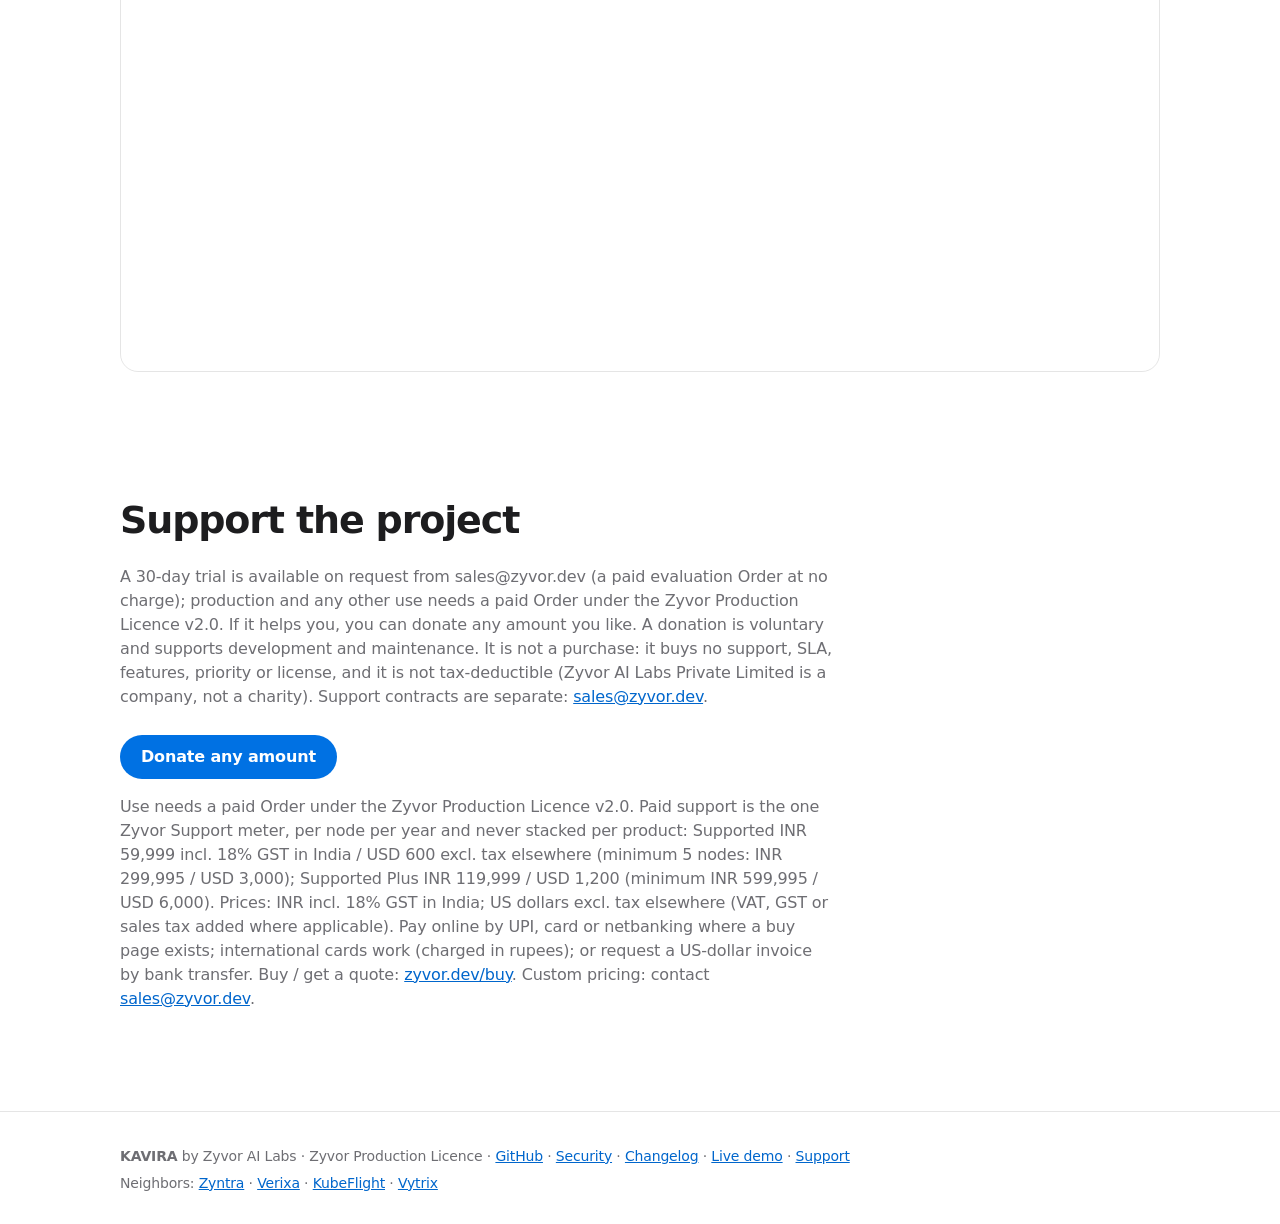
==== commit f0677e33: "Licence: Zyvor Production Licence v2.0 Replace LICENSE with Zyvor Production Licence v2.0, update na" ====
--- a/site/index.html
+++ b/site/index.html
@@ -160,15 +160,15 @@
   </section>
   <section id="support">
     <h2>Support the project</h2>
-    <p class="sub">A commercial license is required to run it (sales@zyvor.dev). If it helps you, you can donate any amount you like. A donation is voluntary and supports development and maintenance. It is not a purchase: it buys no support, SLA, features, priority or license, and it is not tax-deductible (Zyvor AI Labs Private Limited is a company, not a charity). Support contracts are separate: <a href="mailto:sales@zyvor.dev">sales@zyvor.dev</a>.</p>
+    <p class="sub">A 30-day trial is available on request from sales@zyvor.dev (a paid evaluation Order at no charge); production and any other use needs a paid Order under the Zyvor Production Licence v2.0. If it helps you, you can donate any amount you like. A donation is voluntary and supports development and maintenance. It is not a purchase: it buys no support, SLA, features, priority or license, and it is not tax-deductible (Zyvor AI Labs Private Limited is a company, not a charity). Support contracts are separate: <a href="mailto:sales@zyvor.dev">sales@zyvor.dev</a>.</p>
     <p class="cta" style="justify-content:flex-start"><a class="btn primary" href="https://rzp.io/rzp/utwdYh3">Donate any amount</a></p>
-    <p class="sub">The software is free. Paid support is the one Zyvor Support meter, per node per year and never stacked per product: Supported INR 59,999 incl. 18% GST in India / USD 600 excl. tax elsewhere (minimum 5 nodes: INR 299,995 / USD 3,000); Supported Plus INR 119,999 / USD 1,200 (minimum INR 599,995 / USD 6,000). Prices: INR incl. 18% GST in India; US dollars excl. tax elsewhere (VAT, GST or sales tax added where applicable). Pay online by UPI, card or netbanking where a buy page exists; international cards work (charged in rupees); or request a US-dollar invoice by bank transfer. Buy / get a quote: <a href="https://zyvor.dev/buy">zyvor.dev/buy</a>. Custom pricing: contact <a href="mailto:sales@zyvor.dev">sales@zyvor.dev</a>.</p>
+    <p class="sub">Use needs a paid Order under the Zyvor Production Licence v2.0. Paid support is the one Zyvor Support meter, per node per year and never stacked per product: Supported INR 59,999 incl. 18% GST in India / USD 600 excl. tax elsewhere (minimum 5 nodes: INR 299,995 / USD 3,000); Supported Plus INR 119,999 / USD 1,200 (minimum INR 599,995 / USD 6,000). Prices: INR incl. 18% GST in India; US dollars excl. tax elsewhere (VAT, GST or sales tax added where applicable). Pay online by UPI, card or netbanking where a buy page exists; international cards work (charged in rupees); or request a US-dollar invoice by bank transfer. Buy / get a quote: <a href="https://zyvor.dev/buy">zyvor.dev/buy</a>. Custom pricing: contact <a href="mailto:sales@zyvor.dev">sales@zyvor.dev</a>.</p>
   </section>
 </main>
 
 <footer>
-  <p><b>KAVIRA</b> by Zyvor AI Labs · Zyvor Production License · <a href="https://github.com/zyvorai/kavira">GitHub</a> · <a href="https://github.com/zyvorai/kavira/blob/main/SECURITY.md">Security</a> · <a href="https://github.com/zyvorai/kavira/blob/main/CHANGELOG.md">Changelog</a> · <a href="demo/">Live demo</a> · <a href="#support">Support</a></p>
-  <p>Neighbors: <a href="https://github.com/zyvorai/zyntra">Zyntra</a> · <a href="https://github.com/zyvorai/verixa">Verixa</a> · <a href="https://github.com/zyvorai/kubeflight">KubeFlight</a> · <a href="https://zyvorai.github.io/zyvor-vytrix/">Vytrix</a></p>
+  <p><b>KAVIRA</b> by Zyvor AI Labs · Zyvor Production Licence · <a href="https://github.com/zyvorai/kavira">GitHub</a> · <a href="https://github.com/zyvorai/kavira/blob/main/SECURITY.md">Security</a> · <a href="https://github.com/zyvorai/kavira/blob/main/CHANGELOG.md">Changelog</a> · <a href="demo/">Live demo</a> · <a href="#support">Support</a></p>
+  <p>Neighbors: <a href="https://github.com/zyvorai/zyvor-zyntra-site">Zyntra</a> · <a href="https://github.com/zyvorai/zyvor-verixa-site">Verixa</a> · <a href="https://github.com/zyvorai/kubeflight">KubeFlight</a> · <a href="https://zyvorai.github.io/zyvor-vytrix/">Vytrix</a></p>
 </footer>
 <div id="toast" class="toast" role="status" aria-live="polite" hidden></div>
 <script src="site.js"></script>
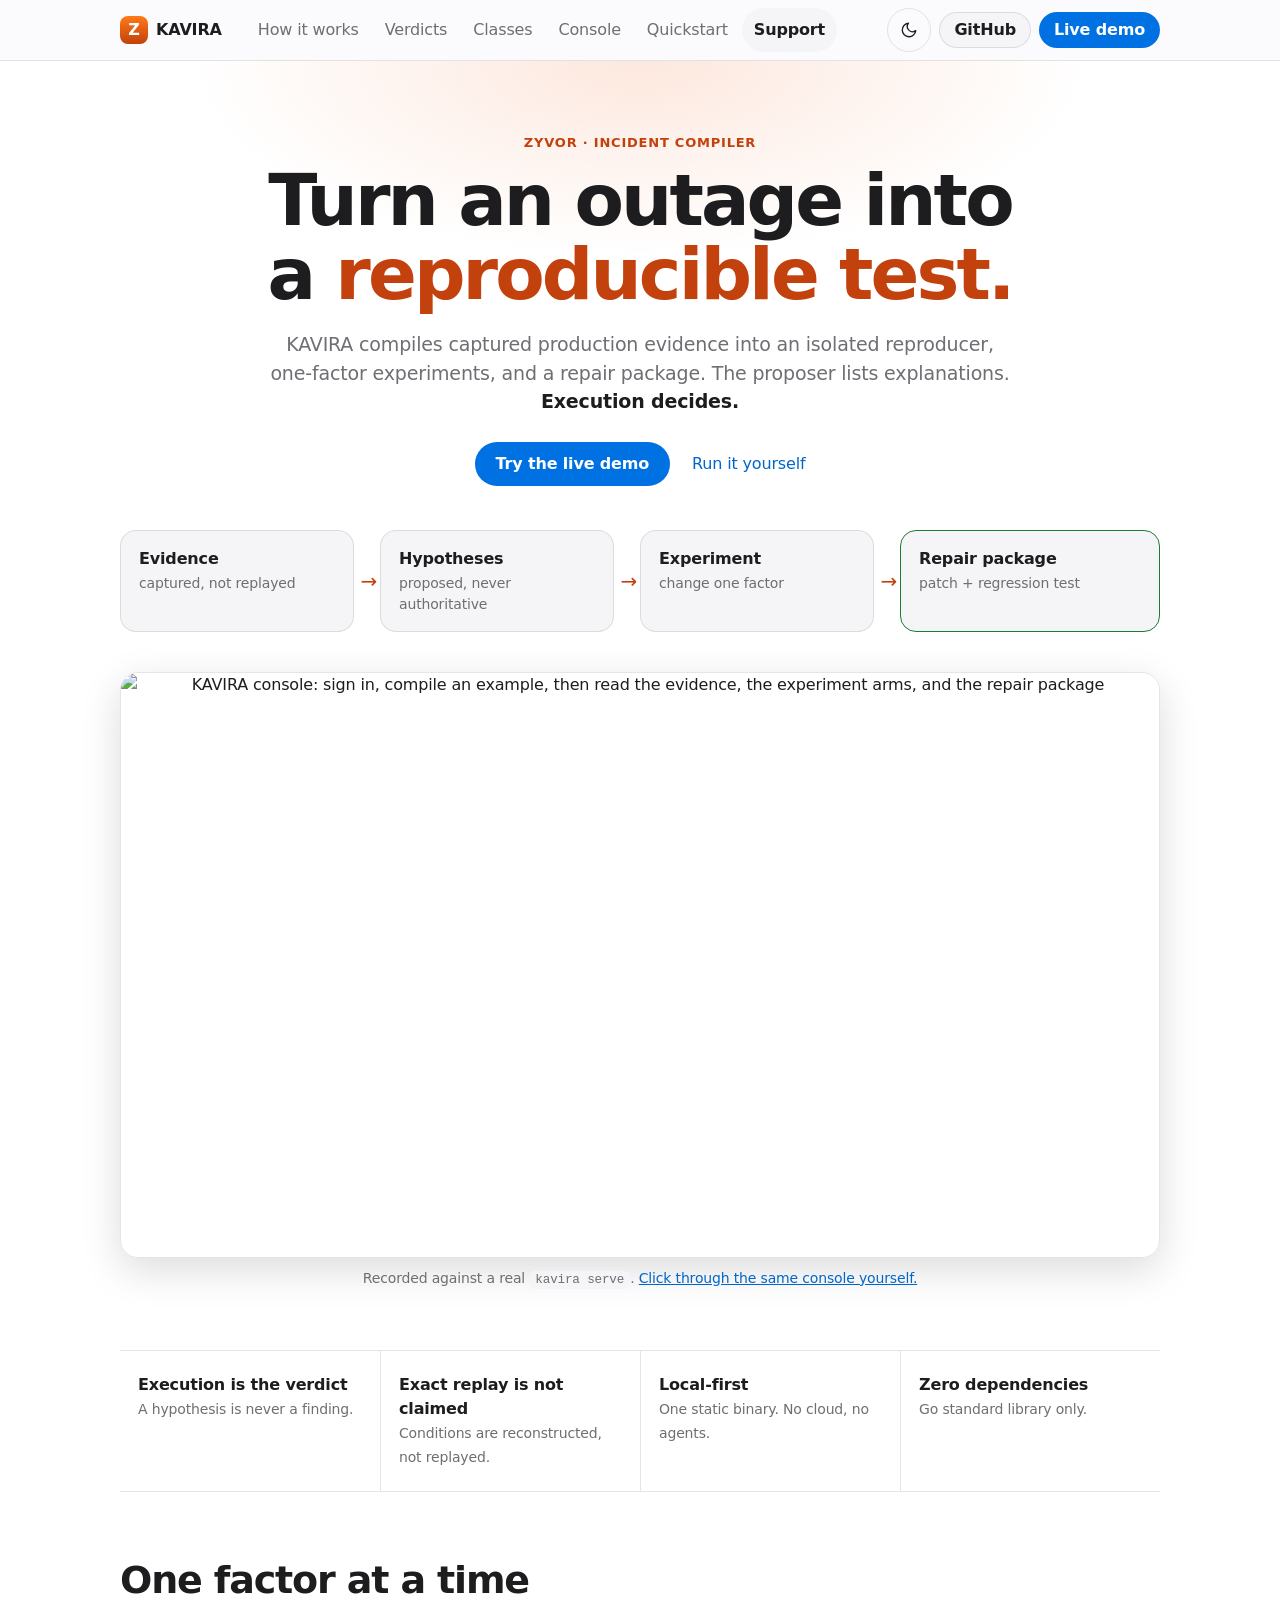
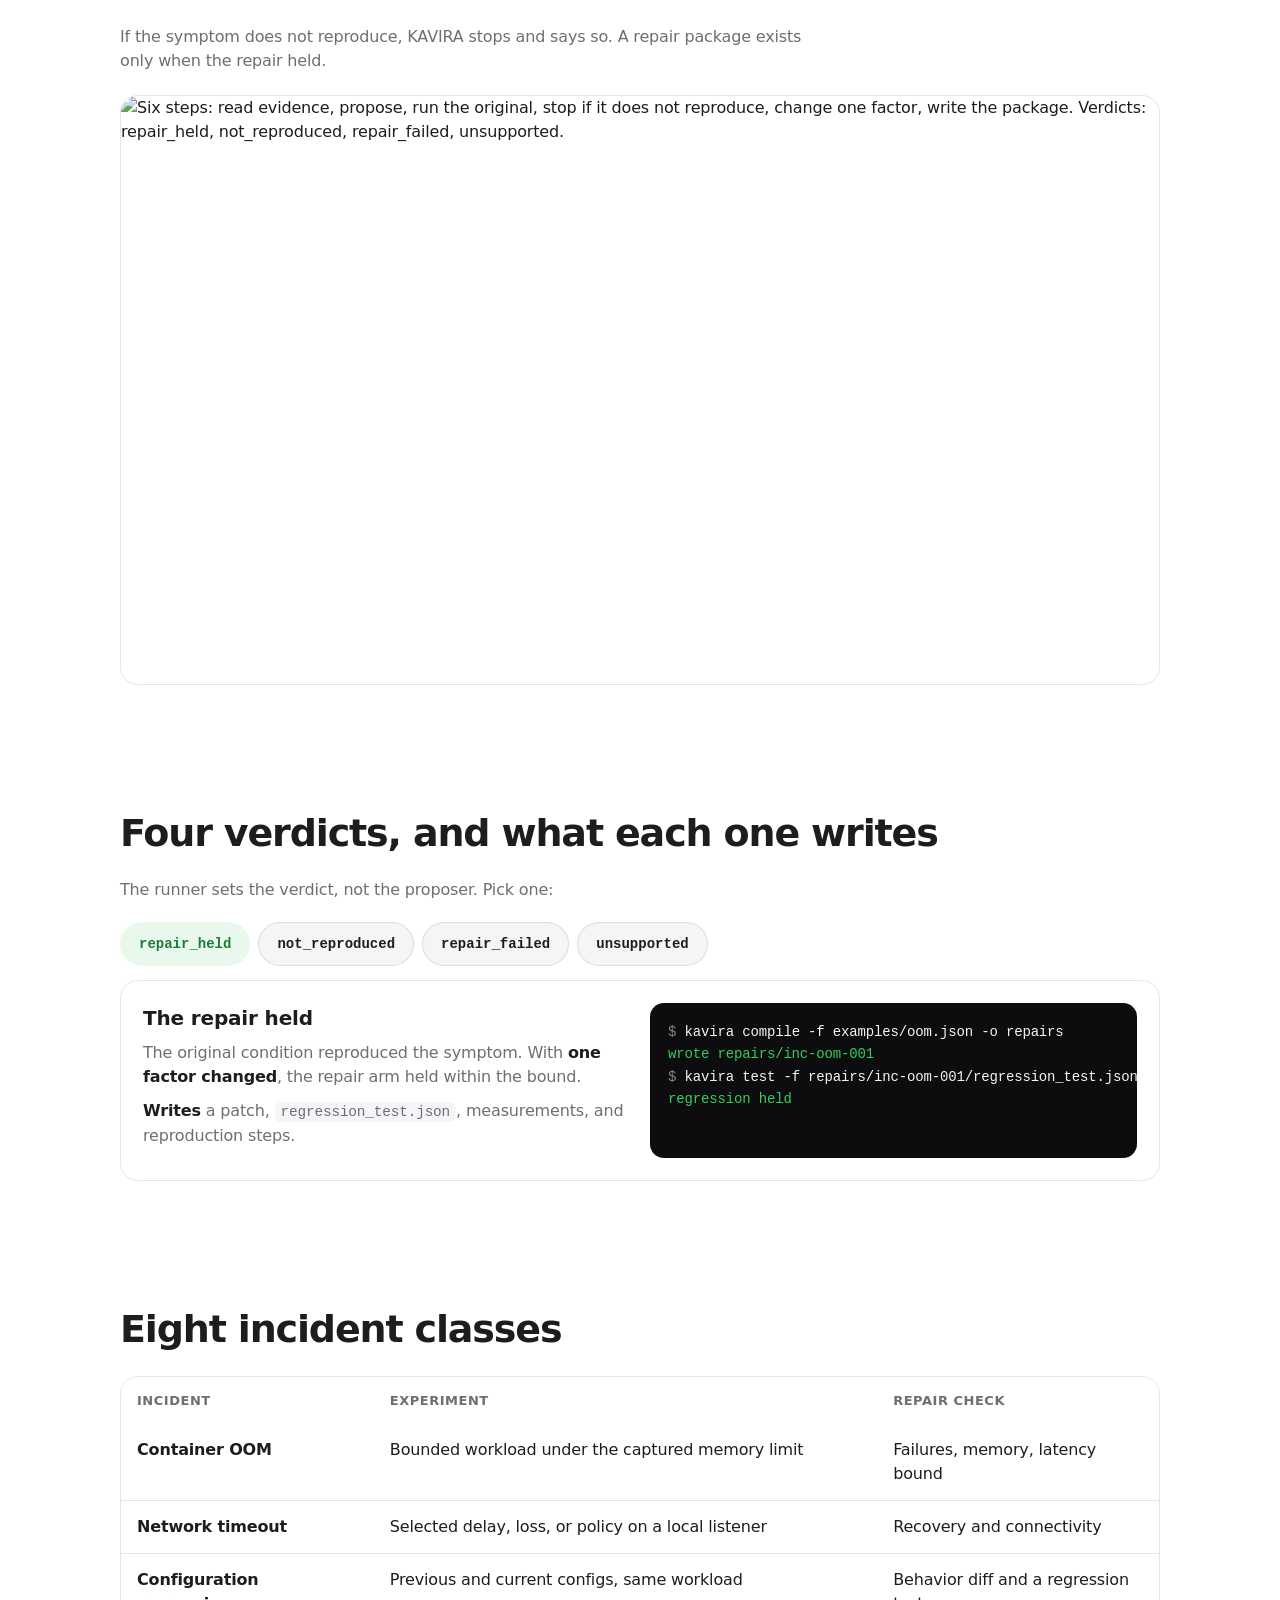
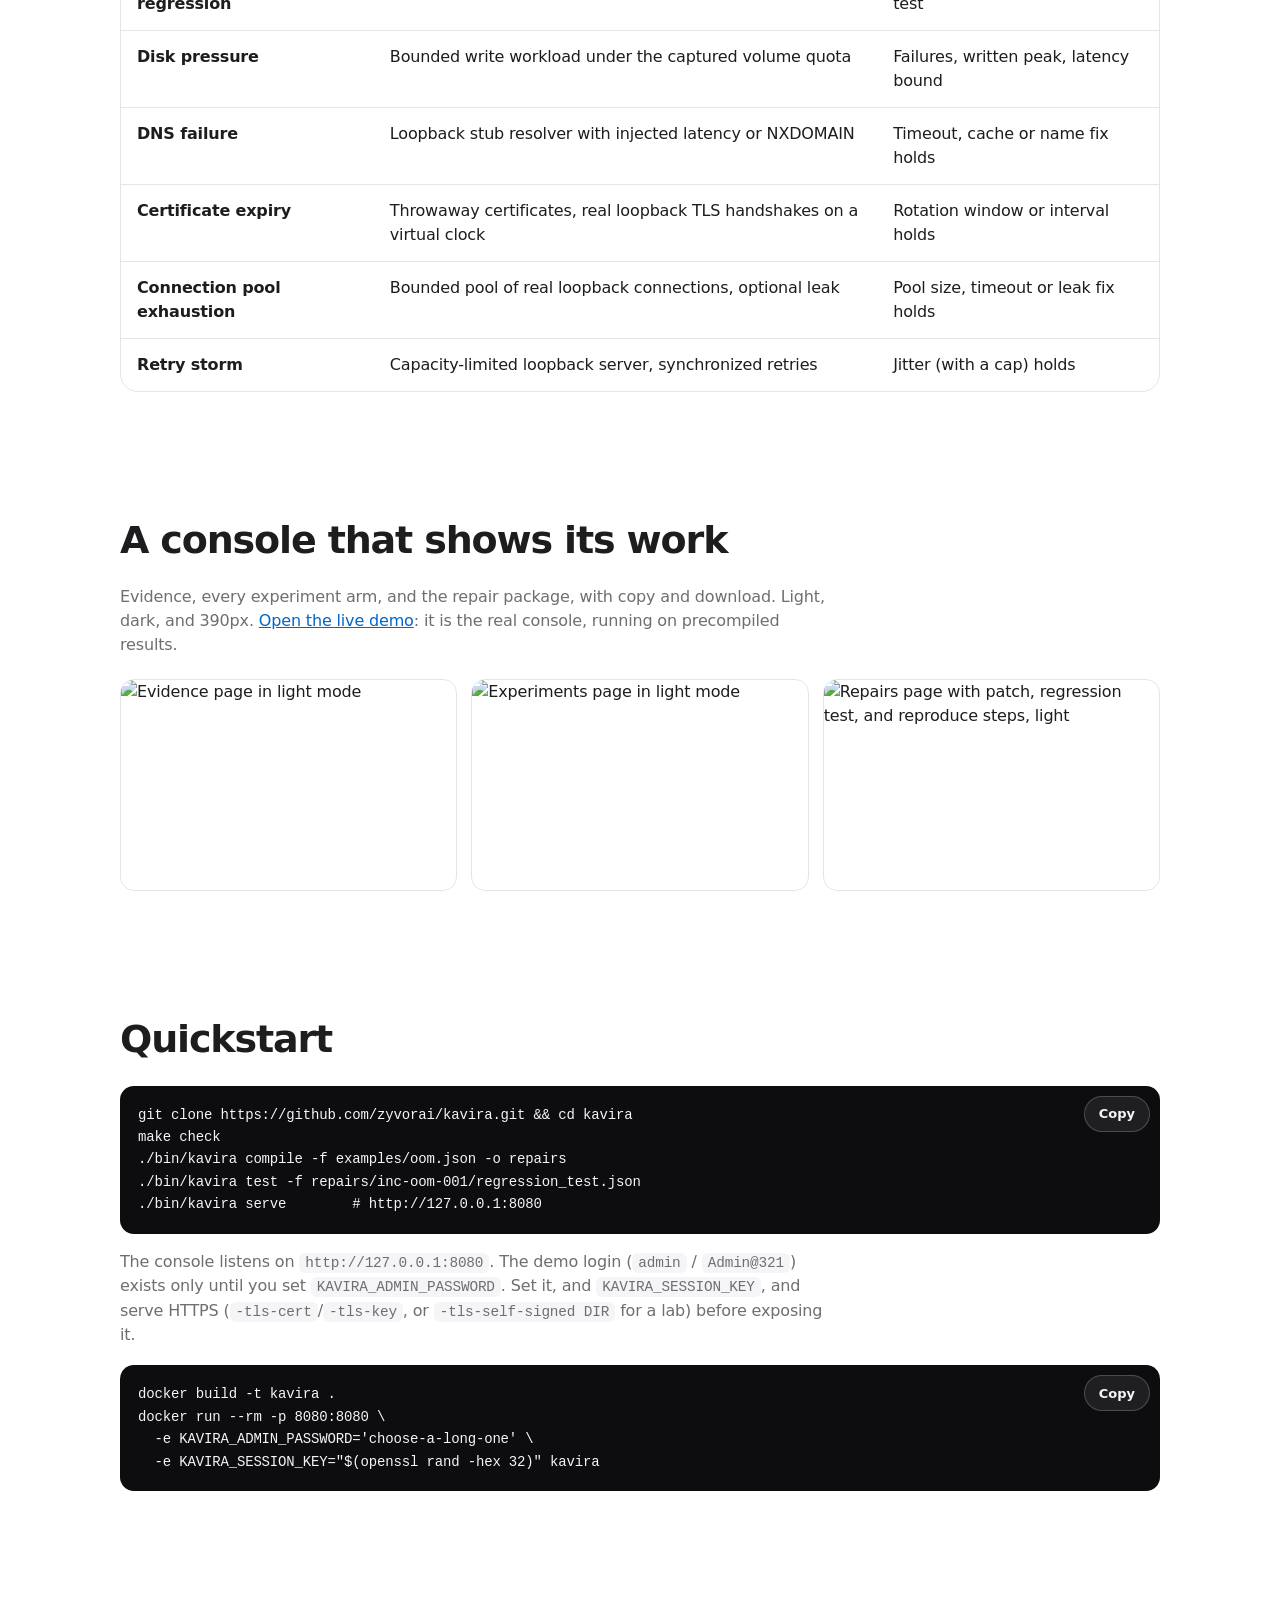
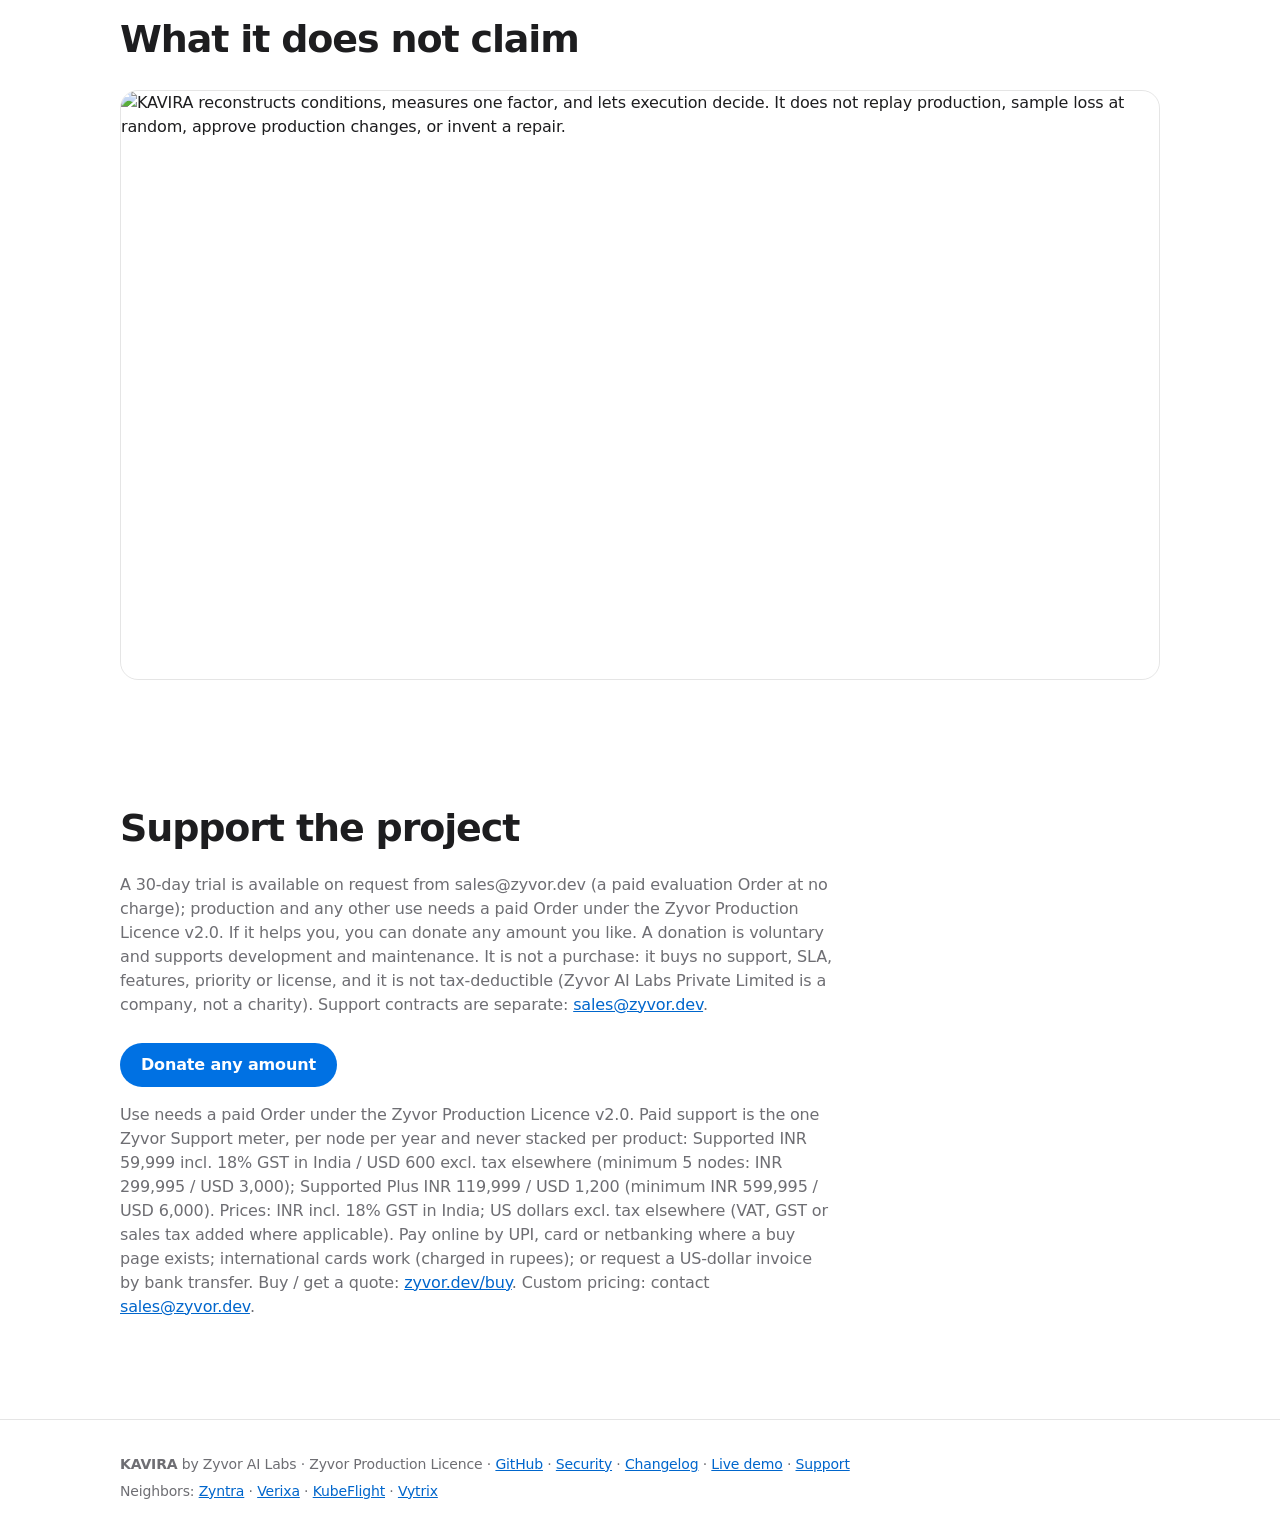
==== commit 4376a9ec: "Four new incident classes, Toxiproxy-style network arms, analyses for both Classes (loopback, no roo" ====
--- a/site/index.html
+++ b/site/index.html
@@ -105,7 +105,7 @@
 <span class="bad">verdict repair_failed: no package written</span></code></pre>
       </div>
       <div role="tabpanel" id="p-unsup" aria-labelledby="t-unsup" class="panel" hidden>
-        <div><h3>Outside the supported classes</h3><p>Container OOM, network timeout, configuration regression, and disk pressure are supported. Anything else is reported as unsupported rather than approximated.</p>
+        <div><h3>Outside the supported classes</h3><p>Container OOM, network timeout, configuration regression, disk pressure, DNS failure, certificate expiry, connection-pool exhaustion, and retry storm are supported. Anything else is reported as unsupported rather than approximated.</p>
           <p class="writes"><b>Writes</b> nothing, and says why.</p></div>
 <pre><code><span class="p">$</span> kavira compile -f incident.json -o repairs
 <span class="dim">verdict unsupported: no package written</span></code></pre>
@@ -114,7 +114,7 @@
   </section>
 
   <section id="classes">
-    <h2>Four incident classes</h2>
+    <h2>Eight incident classes</h2>
     <div class="table-wrap"><table>
       <thead><tr><th scope="col">Incident</th><th scope="col">Experiment</th><th scope="col">Repair check</th></tr></thead>
       <tbody>
@@ -122,6 +122,10 @@
         <tr><th scope="row">Network timeout</th><td>Selected delay, loss, or policy on a local listener</td><td>Recovery and connectivity</td></tr>
         <tr><th scope="row">Configuration regression</th><td>Previous and current configs, same workload</td><td>Behavior diff and a regression test</td></tr>
         <tr><th scope="row">Disk pressure</th><td>Bounded write workload under the captured volume quota</td><td>Failures, written peak, latency bound</td></tr>
+        <tr><th scope="row">DNS failure</th><td>Loopback stub resolver with injected latency or NXDOMAIN</td><td>Timeout, cache or name fix holds</td></tr>
+        <tr><th scope="row">Certificate expiry</th><td>Throwaway certificates, real loopback TLS handshakes on a virtual clock</td><td>Rotation window or interval holds</td></tr>
+        <tr><th scope="row">Connection pool exhaustion</th><td>Bounded pool of real loopback connections, optional leak</td><td>Pool size, timeout or leak fix holds</td></tr>
+        <tr><th scope="row">Retry storm</th><td>Capacity-limited loopback server, synchronized retries</td><td>Jitter (with a cap) holds</td></tr>
       </tbody></table></div>
   </section>
 
